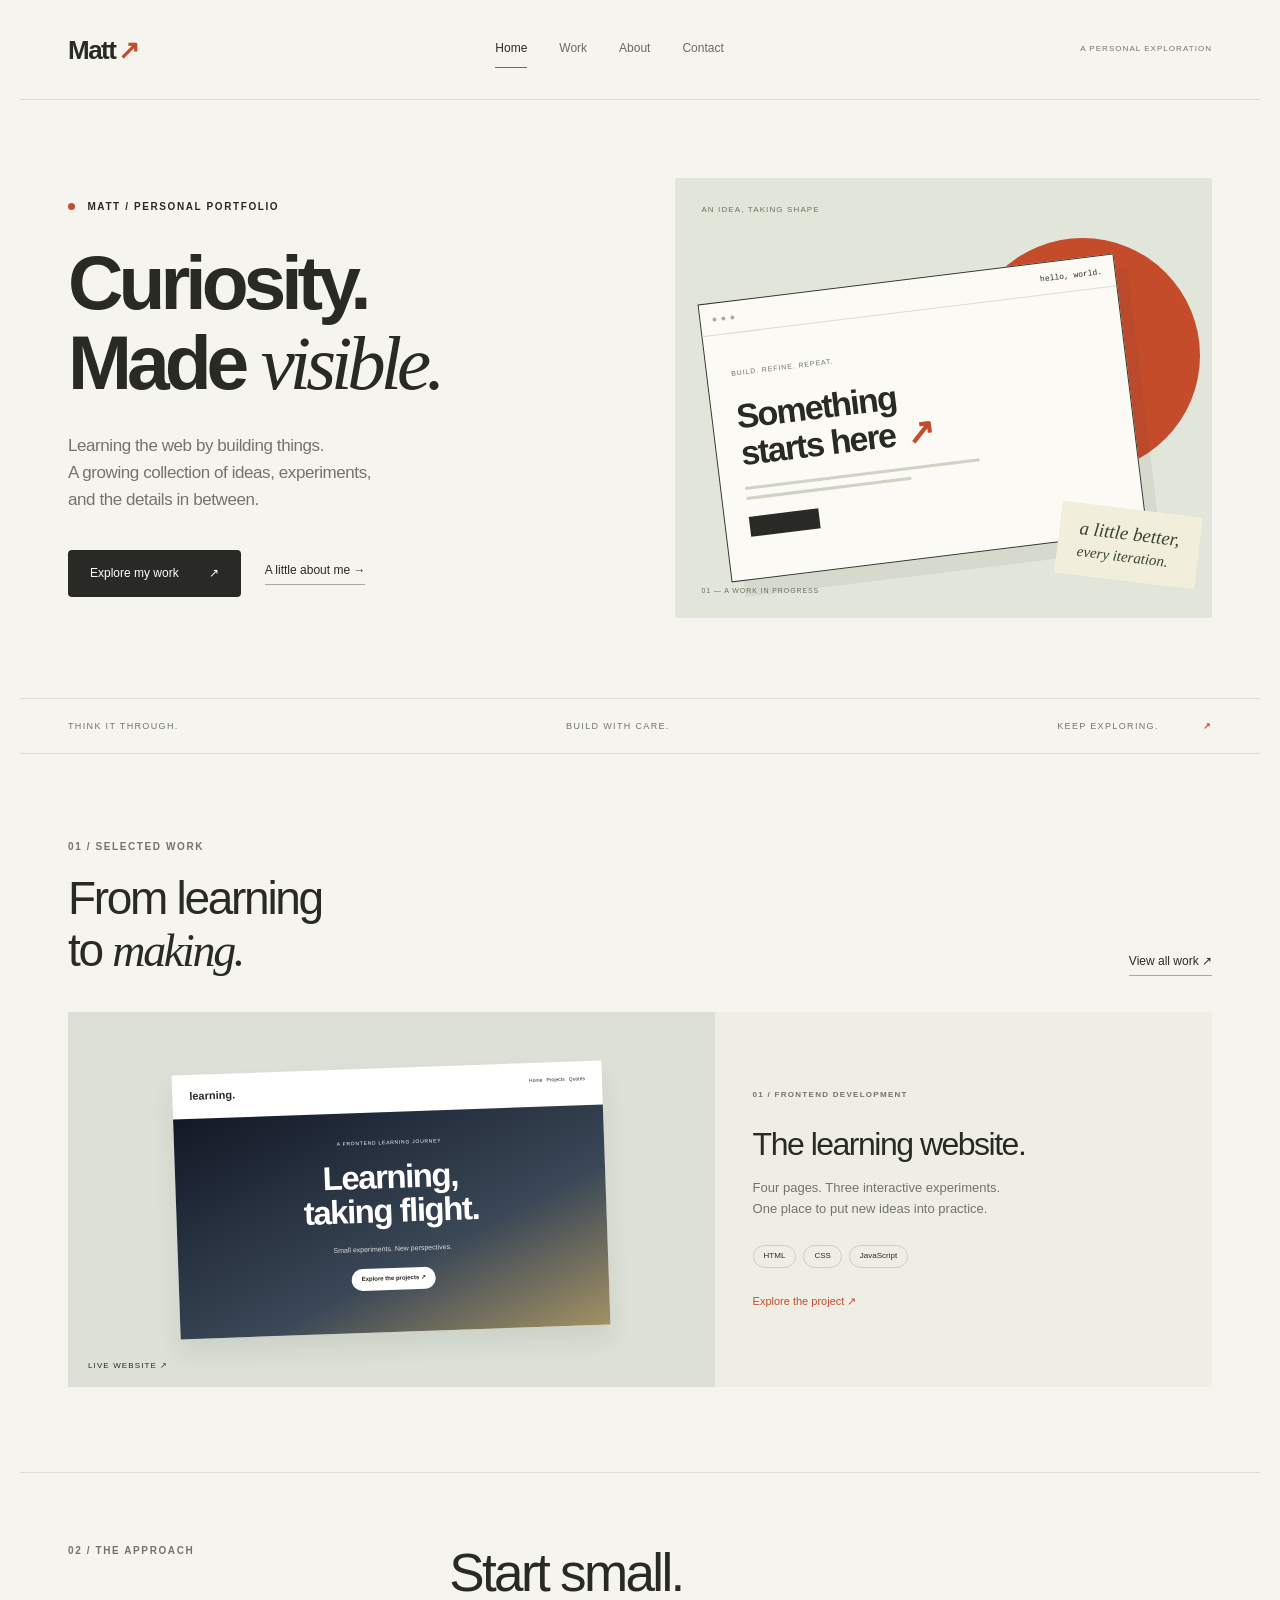
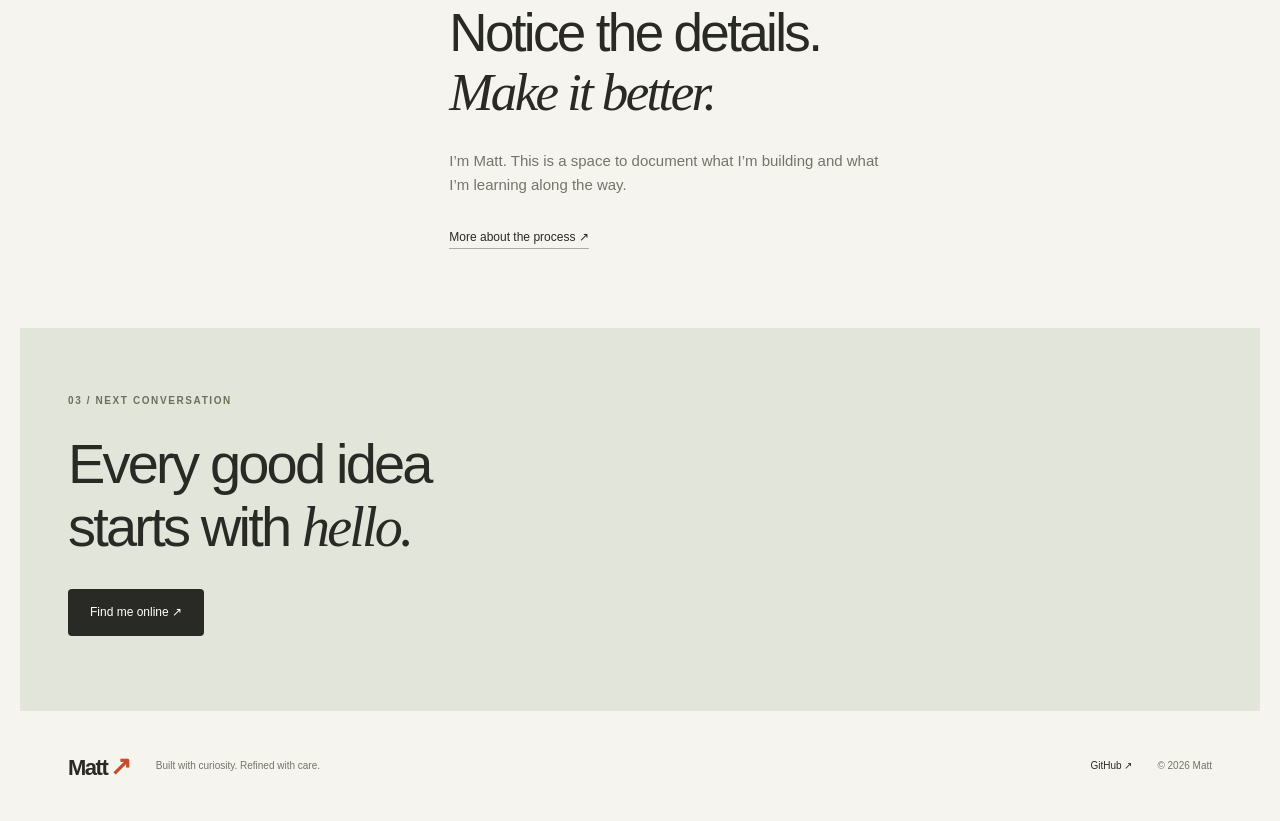
==== index.html @ 87868290 "Scaffold personal portfolio for review" ====
<!doctype html>
<html lang="en"><head><meta charset="utf-8"><meta name="viewport" content="width=device-width,initial-scale=1"><meta name="description" content="Matt's personal portfolio. A growing collection of frontend experiments and thoughtful digital work."><title>Home — Matt / Portfolio</title><link rel="icon" href="assets/favicon.svg" type="image/svg+xml"><link rel="stylesheet" href="css/style.css"><script src="js/site.js" defer></script></head><body><a class="skip" href="#main">Skip to content</a><header id="header"></header><main id="main">
<section class="hero wrap"><div class="hero-copy"><p class="eyebrow"><span class="dot"></span> MATT / PERSONAL PORTFOLIO</p><h1>Curiosity.<br>Made <span class="serif">visible.</span></h1><p class="lead">Learning the web by building things.<br>A growing collection of ideas, experiments,<br class="desktop"> and the details in between.</p><div class="hero-actions"><a class="button" href="work.html">Explore my work <span>↗</span></a><a class="quiet-link" href="about.html">A little about me →</a></div></div><div class="hero-art" aria-label="Illustration of an interface taking shape"><div class="art-label">AN IDEA, TAKING SHAPE</div><div class="orb"></div><div class="wireframe"><div class="mock-toolbar"><i></i><i></i><i></i><span>hello, world.</span></div><div class="mock-content"><span class="mock-kicker">BUILD. REFINE. REPEAT.</span><div class="mock-title">Something<br>starts here<span>↗</span></div><div class="mock-line"></div><div class="mock-line short"></div><div class="mock-button"></div></div></div><span class="art-coordinate">01 — A WORK IN PROGRESS</span><span class="floating-note">a little better,<br><em>every iteration.</em></span></div></section>
<div class="intro-strip wrap"><span>THINK IT THROUGH.</span><span>BUILD WITH CARE.</span><span>KEEP EXPLORING. <b>↗</b></span></div>
<section class="wrap selected"><div class="section-title"><div><p class="eyebrow">01 / SELECTED WORK</p><h2>From learning<br>to <span class="serif">making.</span></h2></div><a class="quiet-link" href="work.html">View all work ↗</a></div><a class="featured-project" href="project-learning.html"><div class="project-visual"><div class="mini-browser"><div class="mini-nav">learning. <span>Home &nbsp; Projects &nbsp; Quotes</span></div><div class="mini-hero"><small>A FRONTEND LEARNING JOURNEY</small><strong>Learning,<br>taking flight.</strong><span>Small experiments. New perspectives.</span><b>Explore the projects ↗</b></div></div><span class="visual-tag">LIVE WEBSITE ↗</span></div><div class="project-description"><span class="eyebrow">01 / FRONTEND DEVELOPMENT</span><h3>The learning website.</h3><p>Four pages. Three interactive experiments.<br>One place to put new ideas into practice.</p><div class="tags"><span>HTML</span><span>CSS</span><span>JavaScript</span></div><span class="project-arrow">Explore the project ↗</span></div></a></section>
<section class="wrap about-preview"><p class="eyebrow">02 / THE APPROACH</p><div><h2>Start small.<br>Notice the details.<br><span class="serif">Make it better.</span></h2><p>I’m Matt. This is a space to document what I’m building and what I’m learning along the way.</p><a class="quiet-link" href="about.html">More about the process ↗</a></div></section>
<section class="wrap contact-banner"><p class="eyebrow">03 / NEXT CONVERSATION</p><h2>Every good idea<br>starts with <span class="serif">hello.</span></h2><a class="button" href="contact.html">Find me online ↗</a></section>
</main><footer id="footer"></footer></body></html>
---- css/style.css ----
:root{--paper:#f6f4ee;--ink:#292a25;--muted:#73746a;--line:#ddded3;--accent:#c54c2b;--sage:#e2e6da}*{box-sizing:border-box;margin:0;padding:0}body{background:var(--paper);color:var(--ink);font-family:-apple-system,BlinkMacSystemFont,"Segoe UI",Arial,sans-serif;line-height:1.6;-webkit-font-smoothing:antialiased}a{color:inherit;text-decoration:none}button{font:inherit}a:focus-visible,button:focus-visible{outline:3px solid var(--accent);outline-offset:5px}a,button{-webkit-tap-highlight-color:transparent}.wrap{max-width:1240px;padding-left:48px;padding-right:48px;margin:auto}.serif{font-family:Georgia,"Times New Roman",serif;font-weight:400;font-style:italic}.eyebrow{font-size:10px;font-weight:600;letter-spacing:.16em;line-height:1.6}.dot{display:inline-block;width:7px;height:7px;border-radius:50%;background:var(--accent);margin-right:8px}.nav{min-height:100px;display:flex;align-items:center;justify-content:space-between;gap:30px;border-bottom:1px solid var(--line)}.logo{font-size:26px;letter-spacing:-1.5px;font-weight:700;line-height:1}.logo span{font-size:26px;color:var(--accent);margin-left:3px}.nav-links{display:flex;gap:32px}.nav-links a{font-size:12px;padding:8px 0;color:#696b60}.nav-links a[aria-current]{color:var(--ink);border-bottom:1px solid var(--accent)}.nav-note{font-size:8px;letter-spacing:.13em;color:var(--muted)}.hero{display:grid;grid-template-columns:1.05fr 1fr;gap:44px;padding-top:78px;padding-bottom:80px;align-items:center}.hero h1{font-size:clamp(60px,6vw,86px);letter-spacing:-.065em;line-height:1.04;font-weight:600;margin:28px 0}.hero h1 .serif{letter-spacing:-.065em}.lead{font-size:17px;color:var(--muted);letter-spacing:-.025em;max-width:600px}.hero-actions{display:flex;gap:24px;align-items:center;margin-top:36px;flex-wrap:wrap}.button{display:inline-flex;align-items:center;gap:30px;background:var(--ink);color:#fff;border-radius:4px;padding:14px 22px;font-size:12px;transition:background .2s,transform .2s}.button:hover{background:#494c3d;transform:translateY(-2px)}.quiet-link{font-size:12px;border-bottom:1px solid #a9ab9e;padding-bottom:4px}.quiet-link:hover{color:var(--accent);border-color:var(--accent)}.hero-art{position:relative;isolation:isolate;min-height:440px;background:var(--sage);border-radius:2px;overflow:hidden}.art-label{position:absolute;top:26px;left:26px;font-size:8px;letter-spacing:.14em;color:#6c7460}.orb{position:absolute;width:235px;height:235px;top:60px;right:12px;border-radius:50%;background:var(--accent)}.wireframe{position:absolute;left:38px;top:100px;width:78%;height:280px;transform:rotate(-7deg);background:#fbfaf5;border:1px solid #33382c;box-shadow:12px 16px 0 #2d332c12}.mock-toolbar{height:32px;border-bottom:1px solid #daddd0;display:flex;gap:5px;align-items:center;padding:0 12px}.mock-toolbar i{width:4px;height:4px;border-radius:50%;background:#aaa}.mock-toolbar span{font:8px monospace;margin-left:auto}.mock-content{padding:24px}.mock-kicker{font-size:7px;letter-spacing:.13em;color:#6d7464}.mock-title{font-size:34px;line-height:1.1;letter-spacing:-1.7px;margin:15px 0;font-weight:600}.mock-title span{color:var(--accent);margin-left:12px}.mock-line{height:3px;background:#cfd2c4;width:64%;margin-top:7px}.mock-line.short{width:45%}.mock-button{margin-top:17px;width:70px;height:20px;background:var(--ink)}.art-coordinate{position:absolute;bottom:22px;left:26px;font-size:7px;letter-spacing:.13em;color:#69705f}.floating-note{position:absolute;right:13px;bottom:37px;transform:rotate(7deg);font:italic 19px/1.15 Georgia,serif;color:#394331;background:#f1eedc;padding:14px 20px}.floating-note em{font-size:15px}.intro-strip{display:flex;justify-content:space-between;gap:20px;border-top:1px solid var(--line);border-bottom:1px solid var(--line);padding-top:20px;padding-bottom:20px;font-size:9px;letter-spacing:.15em;color:#727768}.intro-strip b{color:var(--accent);margin-left:40px}.selected{padding-top:85px;padding-bottom:85px}.section-title{display:flex;align-items:flex-end;justify-content:space-between;gap:24px;margin-bottom:36px}.section-title .eyebrow{margin-bottom:18px;color:var(--muted)}h2{font-size:46px;line-height:1.12;letter-spacing:-.05em;font-weight:500}.featured-project{display:grid;grid-template-columns:1.3fr 1fr;background:#eeeee5;min-height:375px}.project-visual{position:relative;background:#dce0d7;display:grid;place-items:center;padding:36px}.mini-browser{background:#fff;width:100%;max-width:430px;box-shadow:0 14px 24px #26301e15;transform:rotate(-2deg)}.mini-nav{font-size:11px;font-weight:700;padding:13px 17px;display:flex;justify-content:space-between}.mini-nav span{font-size:5px;font-weight:400}.mini-hero{background:linear-gradient(155deg,#121826,#3b4857 62%,#a39164);padding:26px 20px 42px;text-align:center;color:#fff;display:flex;flex-direction:column;align-items:center}.mini-hero small{font-size:5px;letter-spacing:.15em}.mini-hero strong{font-size:33px;line-height:1.05;letter-spacing:-1.5px;margin:14px 0}.mini-hero>span{font-size:7px;color:#ddd}.mini-hero b{font-size:6px;border-radius:20px;background:white;color:#222;padding:6px 10px;margin-top:14px}.visual-tag{position:absolute;bottom:15px;left:20px;font-size:8px;letter-spacing:.14em}.project-description{padding:45px 38px;display:flex;flex-direction:column;justify-content:center}.project-description>.eyebrow{font-size:8px;color:var(--muted)}h3{font-weight:500}.project-description h3{font-size:32px;line-height:1.1;letter-spacing:-1.5px;margin:25px 0 16px}.project-description p{font-size:13px;color:var(--muted)}.tags{display:flex;gap:7px;flex-wrap:wrap;margin:25px 0}.tags span{font-size:8px;border:1px solid #cdd0c3;border-radius:20px;padding:4px 10px}.project-arrow{font-size:11px;color:var(--accent)}.featured-project:hover .project-arrow{text-decoration:underline}.about-preview{display:grid;grid-template-columns:1fr 2fr;border-top:1px solid var(--line);padding-top:70px;padding-bottom:80px}.about-preview>.eyebrow{color:var(--muted)}.about-preview h2{font-size:53px}.about-preview p:not(.eyebrow){max-width:440px;font-size:15px;color:var(--muted);margin:26px 0}.contact-banner{padding-top:65px;padding-bottom:75px;background:var(--sage)}.contact-banner .eyebrow{color:#68725b}.contact-banner h2{margin:24px 0 30px;font-size:56px}.footer-inner{display:flex;gap:25px;align-items:center;min-height:110px;font-size:10px;color:var(--muted)}.footer-inner .logo{color:var(--ink);font-size:22px}.footer-inner p{margin-right:auto}.footer-inner>a:not(.logo){color:var(--ink)}.page-intro{padding-top:70px;padding-bottom:55px}.page-intro>.eyebrow{color:var(--muted);margin-bottom:25px}.page-intro h1{font-size:clamp(50px,6vw,78px);letter-spacing:-.06em;line-height:1.07;font-weight:500;margin-bottom:28px}.page-intro .button{margin-top:28px}.work-section{padding-bottom:60px}.filter-bar{display:flex;gap:10px;border-bottom:1px solid var(--line);padding-bottom:24px;margin-bottom:35px;flex-wrap:wrap}.filter-bar button{background:transparent;border:1px solid #d7dacd;font-size:11px;border-radius:30px;padding:10px 18px;cursor:pointer;color:#64695a}.filter-bar button[aria-pressed="true"]{background:var(--ink);border-color:var(--ink);color:#fff}.filter-bar span{font-size:8px;margin-left:12px}.work-grid{display:grid;grid-template-columns:1fr 1fr;gap:45px 25px}.work-card[hidden]{display:none}.work-cover{min-height:300px;display:flex;flex-direction:column;justify-content:space-between;padding:28px}.work-cover>.eyebrow{font-size:8px}.live-cover{background:#dce3dc;color:#344438}.live-cover strong{font-size:56px;letter-spacing:-3px;font-weight:600}.live-cover strong span{color:var(--accent)}.work-cover>span:last-child{font-size:8px;letter-spacing:.13em}.cover-cards{display:flex;gap:8px;margin:8px 0 24px}.cover-cards i{font-style:normal;display:grid;place-items:center;background:#344438;color:#e2e9db;width:46px;height:54px;border-radius:6px;font-size:22px}.planned-cover{background:#e8e2d7}.planned-cover strong{font-size:48px;line-height:1;letter-spacing:-2px;font-weight:500;margin:35px 0}.planned-cover em{font-family:Georgia,serif;font-weight:400}.colour-cover{background:#e4e4d9}.swatches{display:flex;gap:0;height:100px;margin:24px 0}.swatches i{width:25%;background:#5d6954}.swatches i:nth-child(2){background:#b5bea0}.swatches i:nth-child(3){background:#e4c8a8}.swatches i:nth-child(4){background:#c35e3e}.colour-cover strong{font-size:30px;font-weight:500;letter-spacing:-1px;margin-bottom:24px}.work-caption{display:flex;flex-wrap:wrap;justify-content:space-between;align-items:center;gap:12px;margin:20px 0 10px}.work-caption h2{font-size:22px;letter-spacing:-.035em}.work-caption span{font-size:8px;color:var(--muted);letter-spacing:.08em}.work-card>p{font-size:13px;color:var(--muted);max-width:450px}.closing{border-top:1px solid var(--line);padding-top:40px;padding-bottom:55px}.closing p{font-size:15px;color:var(--muted);max-width:650px;margin-bottom:15px}.about-layout{display:grid;grid-template-columns:1fr 1.25fr;gap:65px;padding-bottom:75px}.monogram{background:var(--sage);min-height:370px;display:flex;flex-direction:column;align-items:center;justify-content:center}.monogram>span{font:italic 160px/1 Georgia,serif;letter-spacing:-15px}.orange{color:var(--accent)}.monogram small{font-size:8px;letter-spacing:.14em;margin-top:35px;color:#69725d}.about-story .eyebrow{color:var(--muted);margin:4px 0 22px}.about-story h2{font-size:30px;margin-bottom:24px;line-height:1.2}.about-story>p:not(.eyebrow){font-size:14px;color:var(--muted);margin-bottom:18px}.about-story .quiet-link{display:inline-block;margin-top:10px}.skills-section{border-top:1px solid var(--line);padding-top:60px;padding-bottom:70px}.skills-grid{display:grid;grid-template-columns:repeat(3,1fr);gap:30px}.skills-grid article{border-top:1px solid var(--line);padding-top:20px}.skills-grid article>span{font-size:11px;color:var(--accent)}.skills-grid h3{font-size:22px;margin:18px 0 15px;letter-spacing:-.5px}.skills-grid p{font-size:13px;color:var(--muted);min-height:85px}.skills-grid small{font-size:9px;letter-spacing:.12em}.contact-options{display:grid;grid-template-columns:1fr 1fr;gap:25px;padding-bottom:30px}.contact-option{display:block;position:relative;background:var(--sage);padding:32px}.contact-option:nth-child(2){background:#eae4d8}.contact-option>.eyebrow{font-size:8px;color:var(--muted)}.contact-option strong{display:block;font-size:30px;letter-spacing:-1px;font-weight:500;margin:32px 25px 18px 0}.contact-option p{font-size:12px;color:var(--muted)}.contact-arrow{position:absolute;right:28px;top:80px;font-size:28px;color:var(--accent)}.contact-option:hover{outline:1px solid var(--accent);outline-offset:4px}.contact-note{display:flex;align-items:center;gap:8px;padding-top:25px;padding-bottom:80px}.contact-note p{font-size:11px;color:var(--muted)}.contact-note .dot{flex-shrink:0}.back-link{display:inline-block;margin-bottom:35px}.case-summary{display:grid;grid-template-columns:repeat(3,1fr);gap:20px;padding-bottom:40px}.case-summary .eyebrow{color:var(--muted);font-size:8px}.case-summary p{font-size:13px;margin-top:8px}.case-image{padding-top:30px;padding-bottom:55px}.case-image img{display:block;max-width:100%;width:100%;height:auto;border:1px solid var(--line)}.case-body{display:grid;grid-template-columns:1fr 1.5fr;gap:50px;padding-bottom:75px}.case-body .eyebrow{color:var(--muted);margin-bottom:20px}.case-body h2{font-size:36px}.case-body p,.case-body li{font-size:14px;color:var(--muted)}.case-body ul{padding-left:18px}.case-body h3{font-size:20px;margin:25px 0 15px}.case-body .quiet-link{display:inline-block;margin-top:25px}.skip{position:fixed;top:-100px;left:15px;padding:10px;background:#fff;z-index:20}.skip:focus{top:12px}.sr-only{position:absolute;width:1px;height:1px;overflow:hidden;clip-path:inset(50%)}
@media(min-width:1500px){.hero{padding-top:90px;padding-bottom:90px}.hero-art{min-height:470px}}
@media(max-width:900px){.wrap{padding-left:30px;padding-right:30px}.nav-note{display:none}.hero{gap:28px}.hero h1{font-size:63px}.hero-art{min-height:390px}.wireframe{left:22px;width:83%;top:82px;height:265px}.orb{width:190px;height:190px;top:45px}.mock-content{padding:20px}.mock-title{font-size:29px}.floating-note{font-size:16px;bottom:25px;right:10px}.art-coordinate{display:none}.hero-actions{gap:18px}.project-description{padding:30px}.project-description h3{font-size:27px}.about-layout{gap:35px}.footer-inner{flex-wrap:wrap;padding-top:28px;padding-bottom:28px}}
@media(max-width:650px){.wrap{padding-left:22px;padding-right:22px}.nav{min-height:78px;gap:20px}.logo{font-size:24px}.nav-links{gap:19px}.nav-links a{font-size:11px}.hero{grid-template-columns:1fr;padding-top:48px;padding-bottom:42px;gap:45px}.hero h1{font-size:65px}.lead{font-size:16px}.hero-art{min-height:385px}.wireframe{top:83px;left:30px;width:78%;height:265px}.orb{width:200px;height:200px;right:16px;top:48px}.mock-title{font-size:34px}.floating-note{right:15px;bottom:25px;font-size:18px}.intro-strip{font-size:7px;gap:10px;letter-spacing:.08em}.intro-strip b{margin-left:4px}.selected{padding-top:55px;padding-bottom:55px}.section-title{align-items:flex-start}.section-title>.quiet-link{margin-top:7px;font-size:10px}h2{font-size:36px}.featured-project{grid-template-columns:1fr}.project-visual{padding:38px 24px 45px;min-height:330px}.project-description{padding:30px 25px}.project-description h3{font-size:30px}.project-description>.eyebrow{font-size:8px}.about-preview{grid-template-columns:1fr;gap:28px;padding-top:45px;padding-bottom:55px}.about-preview h2{font-size:43px}.contact-banner{padding-top:45px;padding-bottom:50px}.contact-banner h2{font-size:43px}.footer-inner{gap:18px}.footer-inner p{width:calc(100% - 85px);margin-right:0;font-size:9px}.footer-inner>span{margin-left:auto}.page-intro{padding-top:48px;padding-bottom:40px}.page-intro h1{font-size:54px}.work-grid{grid-template-columns:1fr;gap:38px}.work-cover{min-height:300px}.work-section{padding-bottom:45px}.about-layout{grid-template-columns:1fr;gap:35px;padding-bottom:45px}.monogram{min-height:320px}.skills-grid{grid-template-columns:1fr;gap:28px}.skills-grid p{min-height:0;margin-bottom:20px}.skills-section{padding-top:45px;padding-bottom:45px}.skills-section h2{font-size:34px}.contact-options{grid-template-columns:1fr;gap:16px}.contact-option{padding:28px}.contact-option strong{font-size:28px}.contact-note{padding-bottom:55px}.case-summary{grid-template-columns:1fr;gap:20px}.case-image{padding-top:0;padding-bottom:35px}.case-body{grid-template-columns:1fr;gap:30px}.desktop{display:none}}
@media(prefers-reduced-motion:reduce){*,*::before,*::after{transition:none!important;scroll-behavior:auto!important}}
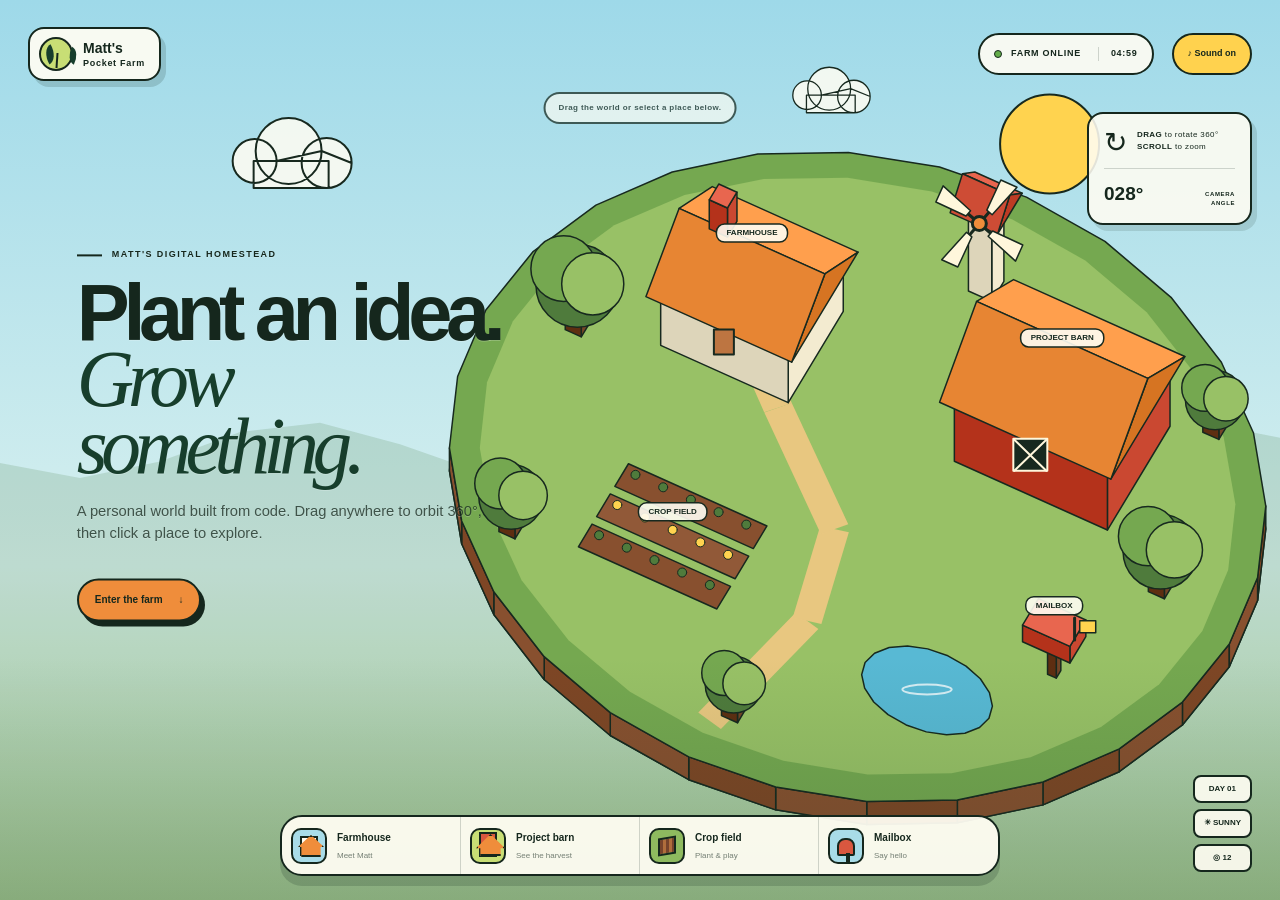
==== commit 8779fd79: "Rebuild personal site as interactive 3D pocket farm" ====
--- a/index.html
+++ b/index.html
@@ -1,8 +1,118 @@
 <!doctype html>
-<html lang="en"><head><meta charset="utf-8"><meta name="viewport" content="width=device-width,initial-scale=1"><meta name="description" content="Matt's personal portfolio. A growing collection of frontend experiments and thoughtful digital work."><title>Home — Matt / Portfolio</title><link rel="icon" href="assets/favicon.svg" type="image/svg+xml"><link rel="stylesheet" href="css/style.css"><script src="js/site.js" defer></script></head><body><a class="skip" href="#main">Skip to content</a><header id="header"></header><main id="main">
-<section class="hero wrap"><div class="hero-copy"><p class="eyebrow"><span class="dot"></span> MATT / PERSONAL PORTFOLIO</p><h1>Curiosity.<br>Made <span class="serif">visible.</span></h1><p class="lead">Learning the web by building things.<br>A growing collection of ideas, experiments,<br class="desktop"> and the details in between.</p><div class="hero-actions"><a class="button" href="work.html">Explore my work <span>↗</span></a><a class="quiet-link" href="about.html">A little about me →</a></div></div><div class="hero-art" aria-label="Illustration of an interface taking shape"><div class="art-label">AN IDEA, TAKING SHAPE</div><div class="orb"></div><div class="wireframe"><div class="mock-toolbar"><i></i><i></i><i></i><span>hello, world.</span></div><div class="mock-content"><span class="mock-kicker">BUILD. REFINE. REPEAT.</span><div class="mock-title">Something<br>starts here<span>↗</span></div><div class="mock-line"></div><div class="mock-line short"></div><div class="mock-button"></div></div></div><span class="art-coordinate">01 — A WORK IN PROGRESS</span><span class="floating-note">a little better,<br><em>every iteration.</em></span></div></section>
-<div class="intro-strip wrap"><span>THINK IT THROUGH.</span><span>BUILD WITH CARE.</span><span>KEEP EXPLORING. <b>↗</b></span></div>
-<section class="wrap selected"><div class="section-title"><div><p class="eyebrow">01 / SELECTED WORK</p><h2>From learning<br>to <span class="serif">making.</span></h2></div><a class="quiet-link" href="work.html">View all work ↗</a></div><a class="featured-project" href="project-learning.html"><div class="project-visual"><div class="mini-browser"><div class="mini-nav">learning. <span>Home &nbsp; Projects &nbsp; Quotes</span></div><div class="mini-hero"><small>A FRONTEND LEARNING JOURNEY</small><strong>Learning,<br>taking flight.</strong><span>Small experiments. New perspectives.</span><b>Explore the projects ↗</b></div></div><span class="visual-tag">LIVE WEBSITE ↗</span></div><div class="project-description"><span class="eyebrow">01 / FRONTEND DEVELOPMENT</span><h3>The learning website.</h3><p>Four pages. Three interactive experiments.<br>One place to put new ideas into practice.</p><div class="tags"><span>HTML</span><span>CSS</span><span>JavaScript</span></div><span class="project-arrow">Explore the project ↗</span></div></a></section>
-<section class="wrap about-preview"><p class="eyebrow">02 / THE APPROACH</p><div><h2>Start small.<br>Notice the details.<br><span class="serif">Make it better.</span></h2><p>I’m Matt. This is a space to document what I’m building and what I’m learning along the way.</p><a class="quiet-link" href="about.html">More about the process ↗</a></div></section>
-<section class="wrap contact-banner"><p class="eyebrow">03 / NEXT CONVERSATION</p><h2>Every good idea<br>starts with <span class="serif">hello.</span></h2><a class="button" href="contact.html">Find me online ↗</a></section>
-</main><footer id="footer"></footer></body></html>+<html lang="en">
+<head>
+  <meta charset="utf-8">
+  <meta name="viewport" content="width=device-width,initial-scale=1">
+  <meta name="description" content="Matt's Pocket Farm is an interactive 360-degree personal website where ideas grow into playful web projects.">
+  <title>Matt's Pocket Farm — Interactive 360° World</title>
+  <link rel="icon" href="favicon-32.png" sizes="32x32" type="image/png">
+  <link rel="apple-touch-icon" href="apple-touch-icon.png">
+  <link rel="stylesheet" href="css/style.css">
+  <meta property="og:title" content="Matt's Pocket Farm">
+  <meta property="og:description" content="Drag to explore a tiny 3D world. Click the farmhouse, barn, field and mailbox.">
+  <meta property="og:type" content="website">
+  <meta property="og:url" content="https://matt-061224.github.io/my-portfolio/">
+  <meta property="og:image" content="https://matt-061224.github.io/my-portfolio/submission/cover.jpg">
+  <meta name="twitter:card" content="summary_large_image">
+  <script src="js/farm-scene.js" defer></script>
+  <script src="js/world.js" defer></script>
+</head>
+<body class="farm-world-page">
+  <a class="skip-link" href="#world-dock">Skip to farm places</a>
+  <main class="world" id="main">
+    <canvas id="farm-canvas" width="1600" height="1000" aria-label="A rotatable 3D farm. Drag to look around and click buildings to interact."></canvas>
+
+    <header class="world-header">
+      <a class="world-brand" href="index.html" aria-label="Matt's Pocket Farm home">
+        <span class="brand-mark" aria-hidden="true"><i></i></span>
+        <span><b>Matt's</b><small>Pocket Farm</small></span>
+      </a>
+      <div class="world-status"><i></i><span>FARM ONLINE</span><b id="world-time">08:24</b></div>
+      <button class="sound-toggle" id="sound-toggle" type="button" aria-pressed="true"><span>♪</span> Sound on</button>
+    </header>
+
+    <section class="world-intro" aria-labelledby="world-title">
+      <p class="kicker"><span></span> MATT'S DIGITAL HOMESTEAD</p>
+      <h1 id="world-title">Plant an idea.<br><em>Grow something.</em></h1>
+      <p>A personal world built from code. Drag anywhere to orbit 360°, then click a place to explore.</p>
+      <button class="world-start" id="world-start" type="button">Enter the farm <span>↓</span></button>
+    </section>
+
+    <aside class="camera-help" aria-label="Camera controls">
+      <span class="orbit-icon" aria-hidden="true">↻</span>
+      <p><b>DRAG</b> to rotate 360°<br><b>SCROLL</b> to zoom</p>
+      <div class="angle-readout"><span id="angle-value">000°</span><small>CAMERA ANGLE</small></div>
+    </aside>
+
+    <div class="hover-label" id="scene-hint" aria-live="polite">Drag the world or select a place below.</div>
+
+    <nav class="world-dock" id="world-dock" aria-label="Explore farm places">
+      <button type="button" data-place="house"><span class="dock-icon house-icon" aria-hidden="true"></span><b>Farmhouse</b><small>Meet Matt</small></button>
+      <button type="button" data-place="barn"><span class="dock-icon barn-icon" aria-hidden="true"></span><b>Project barn</b><small>See the harvest</small></button>
+      <button type="button" data-place="field"><span class="dock-icon field-icon" aria-hidden="true"></span><b>Crop field</b><small>Plant & play</small></button>
+      <button type="button" data-place="mailbox"><span class="dock-icon mail-icon" aria-hidden="true"></span><b>Mailbox</b><small>Say hello</small></button>
+    </nav>
+
+    <div class="world-resource"><span>DAY <b id="world-day">01</b></span><span>☀ SUNNY</span><span>◎ <b id="world-coins">12</b></span></div>
+
+    <section class="place-panel" id="place-panel" aria-live="polite" aria-hidden="true">
+      <button class="panel-close" id="panel-close" type="button" aria-label="Close panel">×</button>
+      <div id="panel-content"></div>
+    </section>
+
+    <div class="world-toast" id="world-toast" role="status" aria-live="polite"></div>
+  </main>
+
+  <template id="house-panel">
+    <article class="panel-article panel-house">
+      <p class="panel-kicker">01 / THE FARMHOUSE</p>
+      <h2>The person<br>behind the pixels.</h2>
+      <p>I'm Matt, a frontend learner who enjoys turning small ideas into interactive places. I built this farm with semantic HTML, responsive CSS, JavaScript and a code-drawn 3D world.</p>
+      <blockquote>“Start small, notice the details, and keep growing.”</blockquote>
+      <div class="skill-row"><span>HTML</span><span>CSS</span><span>JavaScript</span><span>Canvas</span></div>
+      <a class="panel-link" href="about.html">Open the full farmer's journal ↗</a>
+    </article>
+  </template>
+
+  <template id="barn-panel">
+    <article class="panel-article panel-barn">
+      <p class="panel-kicker">02 / THE PROJECT BARN</p>
+      <h2>Fresh from<br>the harvest.</h2>
+      <div class="panel-projects">
+        <a href="project-learning.html"><span>LIVE WEBSITE</span><b>Learning, taking flight.</b><small>HTML · CSS · JavaScript</small><i>↗</i></a>
+        <button type="button" data-open-field><span>INTERACTIVE</span><b>The Pocket Farm</b><small>State · Storage · Feedback</small><i>→</i></button>
+        <a href="https://github.com/Matt-061224" target="_blank" rel="noopener noreferrer"><span>SOURCE CODE</span><b>More in the code shed</b><small>GitHub · Commit history</small><i>↗</i></a>
+      </div>
+      <a class="panel-link" href="work.html">Open the complete project barn ↗</a>
+    </article>
+  </template>
+
+  <template id="field-panel">
+    <article class="panel-article panel-field">
+      <p class="panel-kicker">03 / THE CROP FIELD</p>
+      <h2>Plant. Water.<br>Harvest.</h2>
+      <p class="field-instruction" id="field-instruction">Choose a seed, then plant an empty plot.</p>
+      <div class="world-seeds" role="group" aria-label="Choose a crop">
+        <button type="button" data-world-seed="carrot" aria-pressed="true">🥕 <span>Carrot · 2</span></button>
+        <button type="button" data-world-seed="berry" aria-pressed="false">🍓 <span>Berry · 3</span></button>
+        <button type="button" data-world-seed="sunflower" aria-pressed="false">🌻 <span>Sunflower · 4</span></button>
+      </div>
+      <div class="world-plots" id="world-plots" aria-label="Four interactive crop plots"></div>
+      <a class="panel-link" href="lab.html">Open the full six-plot farm game ↗</a>
+    </article>
+  </template>
+
+  <template id="mailbox-panel">
+    <article class="panel-article panel-mail">
+      <p class="panel-kicker">04 / THE MAILBOX</p>
+      <h2>Send a note<br>over the fence.</h2>
+      <p>Thanks for walking through my farm. You can inspect the code or visit the learning website that started this journey.</p>
+      <div class="mail-links">
+        <a href="https://github.com/Matt-061224" target="_blank" rel="noopener noreferrer"><span>GitHub</span><b>Visit the code shed ↗</b></a>
+        <a href="https://matt-061224.github.io/my-site/" target="_blank" rel="noopener noreferrer"><span>Learning site</span><b>See my first harvest ↗</b></a>
+      </div>
+      <a class="panel-link" href="contact.html">Open the farm mailbox ↗</a>
+    </article>
+  </template>
+</body>
+</html>
--- a/css/style.css
+++ b/css/style.css
@@ -1,6 +1,401 @@
-
-:root{--paper:#f6f4ee;--ink:#292a25;--muted:#73746a;--line:#ddded3;--accent:#c54c2b;--sage:#e2e6da}*{box-sizing:border-box;margin:0;padding:0}body{background:var(--paper);color:var(--ink);font-family:-apple-system,BlinkMacSystemFont,"Segoe UI",Arial,sans-serif;line-height:1.6;-webkit-font-smoothing:antialiased}a{color:inherit;text-decoration:none}button{font:inherit}a:focus-visible,button:focus-visible{outline:3px solid var(--accent);outline-offset:5px}a,button{-webkit-tap-highlight-color:transparent}.wrap{max-width:1240px;padding-left:48px;padding-right:48px;margin:auto}.serif{font-family:Georgia,"Times New Roman",serif;font-weight:400;font-style:italic}.eyebrow{font-size:10px;font-weight:600;letter-spacing:.16em;line-height:1.6}.dot{display:inline-block;width:7px;height:7px;border-radius:50%;background:var(--accent);margin-right:8px}.nav{min-height:100px;display:flex;align-items:center;justify-content:space-between;gap:30px;border-bottom:1px solid var(--line)}.logo{font-size:26px;letter-spacing:-1.5px;font-weight:700;line-height:1}.logo span{font-size:26px;color:var(--accent);margin-left:3px}.nav-links{display:flex;gap:32px}.nav-links a{font-size:12px;padding:8px 0;color:#696b60}.nav-links a[aria-current]{color:var(--ink);border-bottom:1px solid var(--accent)}.nav-note{font-size:8px;letter-spacing:.13em;color:var(--muted)}.hero{display:grid;grid-template-columns:1.05fr 1fr;gap:44px;padding-top:78px;padding-bottom:80px;align-items:center}.hero h1{font-size:clamp(60px,6vw,86px);letter-spacing:-.065em;line-height:1.04;font-weight:600;margin:28px 0}.hero h1 .serif{letter-spacing:-.065em}.lead{font-size:17px;color:var(--muted);letter-spacing:-.025em;max-width:600px}.hero-actions{display:flex;gap:24px;align-items:center;margin-top:36px;flex-wrap:wrap}.button{display:inline-flex;align-items:center;gap:30px;background:var(--ink);color:#fff;border-radius:4px;padding:14px 22px;font-size:12px;transition:background .2s,transform .2s}.button:hover{background:#494c3d;transform:translateY(-2px)}.quiet-link{font-size:12px;border-bottom:1px solid #a9ab9e;padding-bottom:4px}.quiet-link:hover{color:var(--accent);border-color:var(--accent)}.hero-art{position:relative;isolation:isolate;min-height:440px;background:var(--sage);border-radius:2px;overflow:hidden}.art-label{position:absolute;top:26px;left:26px;font-size:8px;letter-spacing:.14em;color:#6c7460}.orb{position:absolute;width:235px;height:235px;top:60px;right:12px;border-radius:50%;background:var(--accent)}.wireframe{position:absolute;left:38px;top:100px;width:78%;height:280px;transform:rotate(-7deg);background:#fbfaf5;border:1px solid #33382c;box-shadow:12px 16px 0 #2d332c12}.mock-toolbar{height:32px;border-bottom:1px solid #daddd0;display:flex;gap:5px;align-items:center;padding:0 12px}.mock-toolbar i{width:4px;height:4px;border-radius:50%;background:#aaa}.mock-toolbar span{font:8px monospace;margin-left:auto}.mock-content{padding:24px}.mock-kicker{font-size:7px;letter-spacing:.13em;color:#6d7464}.mock-title{font-size:34px;line-height:1.1;letter-spacing:-1.7px;margin:15px 0;font-weight:600}.mock-title span{color:var(--accent);margin-left:12px}.mock-line{height:3px;background:#cfd2c4;width:64%;margin-top:7px}.mock-line.short{width:45%}.mock-button{margin-top:17px;width:70px;height:20px;background:var(--ink)}.art-coordinate{position:absolute;bottom:22px;left:26px;font-size:7px;letter-spacing:.13em;color:#69705f}.floating-note{position:absolute;right:13px;bottom:37px;transform:rotate(7deg);font:italic 19px/1.15 Georgia,serif;color:#394331;background:#f1eedc;padding:14px 20px}.floating-note em{font-size:15px}.intro-strip{display:flex;justify-content:space-between;gap:20px;border-top:1px solid var(--line);border-bottom:1px solid var(--line);padding-top:20px;padding-bottom:20px;font-size:9px;letter-spacing:.15em;color:#727768}.intro-strip b{color:var(--accent);margin-left:40px}.selected{padding-top:85px;padding-bottom:85px}.section-title{display:flex;align-items:flex-end;justify-content:space-between;gap:24px;margin-bottom:36px}.section-title .eyebrow{margin-bottom:18px;color:var(--muted)}h2{font-size:46px;line-height:1.12;letter-spacing:-.05em;font-weight:500}.featured-project{display:grid;grid-template-columns:1.3fr 1fr;background:#eeeee5;min-height:375px}.project-visual{position:relative;background:#dce0d7;display:grid;place-items:center;padding:36px}.mini-browser{background:#fff;width:100%;max-width:430px;box-shadow:0 14px 24px #26301e15;transform:rotate(-2deg)}.mini-nav{font-size:11px;font-weight:700;padding:13px 17px;display:flex;justify-content:space-between}.mini-nav span{font-size:5px;font-weight:400}.mini-hero{background:linear-gradient(155deg,#121826,#3b4857 62%,#a39164);padding:26px 20px 42px;text-align:center;color:#fff;display:flex;flex-direction:column;align-items:center}.mini-hero small{font-size:5px;letter-spacing:.15em}.mini-hero strong{font-size:33px;line-height:1.05;letter-spacing:-1.5px;margin:14px 0}.mini-hero>span{font-size:7px;color:#ddd}.mini-hero b{font-size:6px;border-radius:20px;background:white;color:#222;padding:6px 10px;margin-top:14px}.visual-tag{position:absolute;bottom:15px;left:20px;font-size:8px;letter-spacing:.14em}.project-description{padding:45px 38px;display:flex;flex-direction:column;justify-content:center}.project-description>.eyebrow{font-size:8px;color:var(--muted)}h3{font-weight:500}.project-description h3{font-size:32px;line-height:1.1;letter-spacing:-1.5px;margin:25px 0 16px}.project-description p{font-size:13px;color:var(--muted)}.tags{display:flex;gap:7px;flex-wrap:wrap;margin:25px 0}.tags span{font-size:8px;border:1px solid #cdd0c3;border-radius:20px;padding:4px 10px}.project-arrow{font-size:11px;color:var(--accent)}.featured-project:hover .project-arrow{text-decoration:underline}.about-preview{display:grid;grid-template-columns:1fr 2fr;border-top:1px solid var(--line);padding-top:70px;padding-bottom:80px}.about-preview>.eyebrow{color:var(--muted)}.about-preview h2{font-size:53px}.about-preview p:not(.eyebrow){max-width:440px;font-size:15px;color:var(--muted);margin:26px 0}.contact-banner{padding-top:65px;padding-bottom:75px;background:var(--sage)}.contact-banner .eyebrow{color:#68725b}.contact-banner h2{margin:24px 0 30px;font-size:56px}.footer-inner{display:flex;gap:25px;align-items:center;min-height:110px;font-size:10px;color:var(--muted)}.footer-inner .logo{color:var(--ink);font-size:22px}.footer-inner p{margin-right:auto}.footer-inner>a:not(.logo){color:var(--ink)}.page-intro{padding-top:70px;padding-bottom:55px}.page-intro>.eyebrow{color:var(--muted);margin-bottom:25px}.page-intro h1{font-size:clamp(50px,6vw,78px);letter-spacing:-.06em;line-height:1.07;font-weight:500;margin-bottom:28px}.page-intro .button{margin-top:28px}.work-section{padding-bottom:60px}.filter-bar{display:flex;gap:10px;border-bottom:1px solid var(--line);padding-bottom:24px;margin-bottom:35px;flex-wrap:wrap}.filter-bar button{background:transparent;border:1px solid #d7dacd;font-size:11px;border-radius:30px;padding:10px 18px;cursor:pointer;color:#64695a}.filter-bar button[aria-pressed="true"]{background:var(--ink);border-color:var(--ink);color:#fff}.filter-bar span{font-size:8px;margin-left:12px}.work-grid{display:grid;grid-template-columns:1fr 1fr;gap:45px 25px}.work-card[hidden]{display:none}.work-cover{min-height:300px;display:flex;flex-direction:column;justify-content:space-between;padding:28px}.work-cover>.eyebrow{font-size:8px}.live-cover{background:#dce3dc;color:#344438}.live-cover strong{font-size:56px;letter-spacing:-3px;font-weight:600}.live-cover strong span{color:var(--accent)}.work-cover>span:last-child{font-size:8px;letter-spacing:.13em}.cover-cards{display:flex;gap:8px;margin:8px 0 24px}.cover-cards i{font-style:normal;display:grid;place-items:center;background:#344438;color:#e2e9db;width:46px;height:54px;border-radius:6px;font-size:22px}.planned-cover{background:#e8e2d7}.planned-cover strong{font-size:48px;line-height:1;letter-spacing:-2px;font-weight:500;margin:35px 0}.planned-cover em{font-family:Georgia,serif;font-weight:400}.colour-cover{background:#e4e4d9}.swatches{display:flex;gap:0;height:100px;margin:24px 0}.swatches i{width:25%;background:#5d6954}.swatches i:nth-child(2){background:#b5bea0}.swatches i:nth-child(3){background:#e4c8a8}.swatches i:nth-child(4){background:#c35e3e}.colour-cover strong{font-size:30px;font-weight:500;letter-spacing:-1px;margin-bottom:24px}.work-caption{display:flex;flex-wrap:wrap;justify-content:space-between;align-items:center;gap:12px;margin:20px 0 10px}.work-caption h2{font-size:22px;letter-spacing:-.035em}.work-caption span{font-size:8px;color:var(--muted);letter-spacing:.08em}.work-card>p{font-size:13px;color:var(--muted);max-width:450px}.closing{border-top:1px solid var(--line);padding-top:40px;padding-bottom:55px}.closing p{font-size:15px;color:var(--muted);max-width:650px;margin-bottom:15px}.about-layout{display:grid;grid-template-columns:1fr 1.25fr;gap:65px;padding-bottom:75px}.monogram{background:var(--sage);min-height:370px;display:flex;flex-direction:column;align-items:center;justify-content:center}.monogram>span{font:italic 160px/1 Georgia,serif;letter-spacing:-15px}.orange{color:var(--accent)}.monogram small{font-size:8px;letter-spacing:.14em;margin-top:35px;color:#69725d}.about-story .eyebrow{color:var(--muted);margin:4px 0 22px}.about-story h2{font-size:30px;margin-bottom:24px;line-height:1.2}.about-story>p:not(.eyebrow){font-size:14px;color:var(--muted);margin-bottom:18px}.about-story .quiet-link{display:inline-block;margin-top:10px}.skills-section{border-top:1px solid var(--line);padding-top:60px;padding-bottom:70px}.skills-grid{display:grid;grid-template-columns:repeat(3,1fr);gap:30px}.skills-grid article{border-top:1px solid var(--line);padding-top:20px}.skills-grid article>span{font-size:11px;color:var(--accent)}.skills-grid h3{font-size:22px;margin:18px 0 15px;letter-spacing:-.5px}.skills-grid p{font-size:13px;color:var(--muted);min-height:85px}.skills-grid small{font-size:9px;letter-spacing:.12em}.contact-options{display:grid;grid-template-columns:1fr 1fr;gap:25px;padding-bottom:30px}.contact-option{display:block;position:relative;background:var(--sage);padding:32px}.contact-option:nth-child(2){background:#eae4d8}.contact-option>.eyebrow{font-size:8px;color:var(--muted)}.contact-option strong{display:block;font-size:30px;letter-spacing:-1px;font-weight:500;margin:32px 25px 18px 0}.contact-option p{font-size:12px;color:var(--muted)}.contact-arrow{position:absolute;right:28px;top:80px;font-size:28px;color:var(--accent)}.contact-option:hover{outline:1px solid var(--accent);outline-offset:4px}.contact-note{display:flex;align-items:center;gap:8px;padding-top:25px;padding-bottom:80px}.contact-note p{font-size:11px;color:var(--muted)}.contact-note .dot{flex-shrink:0}.back-link{display:inline-block;margin-bottom:35px}.case-summary{display:grid;grid-template-columns:repeat(3,1fr);gap:20px;padding-bottom:40px}.case-summary .eyebrow{color:var(--muted);font-size:8px}.case-summary p{font-size:13px;margin-top:8px}.case-image{padding-top:30px;padding-bottom:55px}.case-image img{display:block;max-width:100%;width:100%;height:auto;border:1px solid var(--line)}.case-body{display:grid;grid-template-columns:1fr 1.5fr;gap:50px;padding-bottom:75px}.case-body .eyebrow{color:var(--muted);margin-bottom:20px}.case-body h2{font-size:36px}.case-body p,.case-body li{font-size:14px;color:var(--muted)}.case-body ul{padding-left:18px}.case-body h3{font-size:20px;margin:25px 0 15px}.case-body .quiet-link{display:inline-block;margin-top:25px}.skip{position:fixed;top:-100px;left:15px;padding:10px;background:#fff;z-index:20}.skip:focus{top:12px}.sr-only{position:absolute;width:1px;height:1px;overflow:hidden;clip-path:inset(50%)}
-@media(min-width:1500px){.hero{padding-top:90px;padding-bottom:90px}.hero-art{min-height:470px}}
-@media(max-width:900px){.wrap{padding-left:30px;padding-right:30px}.nav-note{display:none}.hero{gap:28px}.hero h1{font-size:63px}.hero-art{min-height:390px}.wireframe{left:22px;width:83%;top:82px;height:265px}.orb{width:190px;height:190px;top:45px}.mock-content{padding:20px}.mock-title{font-size:29px}.floating-note{font-size:16px;bottom:25px;right:10px}.art-coordinate{display:none}.hero-actions{gap:18px}.project-description{padding:30px}.project-description h3{font-size:27px}.about-layout{gap:35px}.footer-inner{flex-wrap:wrap;padding-top:28px;padding-bottom:28px}}
-@media(max-width:650px){.wrap{padding-left:22px;padding-right:22px}.nav{min-height:78px;gap:20px}.logo{font-size:24px}.nav-links{gap:19px}.nav-links a{font-size:11px}.hero{grid-template-columns:1fr;padding-top:48px;padding-bottom:42px;gap:45px}.hero h1{font-size:65px}.lead{font-size:16px}.hero-art{min-height:385px}.wireframe{top:83px;left:30px;width:78%;height:265px}.orb{width:200px;height:200px;right:16px;top:48px}.mock-title{font-size:34px}.floating-note{right:15px;bottom:25px;font-size:18px}.intro-strip{font-size:7px;gap:10px;letter-spacing:.08em}.intro-strip b{margin-left:4px}.selected{padding-top:55px;padding-bottom:55px}.section-title{align-items:flex-start}.section-title>.quiet-link{margin-top:7px;font-size:10px}h2{font-size:36px}.featured-project{grid-template-columns:1fr}.project-visual{padding:38px 24px 45px;min-height:330px}.project-description{padding:30px 25px}.project-description h3{font-size:30px}.project-description>.eyebrow{font-size:8px}.about-preview{grid-template-columns:1fr;gap:28px;padding-top:45px;padding-bottom:55px}.about-preview h2{font-size:43px}.contact-banner{padding-top:45px;padding-bottom:50px}.contact-banner h2{font-size:43px}.footer-inner{gap:18px}.footer-inner p{width:calc(100% - 85px);margin-right:0;font-size:9px}.footer-inner>span{margin-left:auto}.page-intro{padding-top:48px;padding-bottom:40px}.page-intro h1{font-size:54px}.work-grid{grid-template-columns:1fr;gap:38px}.work-cover{min-height:300px}.work-section{padding-bottom:45px}.about-layout{grid-template-columns:1fr;gap:35px;padding-bottom:45px}.monogram{min-height:320px}.skills-grid{grid-template-columns:1fr;gap:28px}.skills-grid p{min-height:0;margin-bottom:20px}.skills-section{padding-top:45px;padding-bottom:45px}.skills-section h2{font-size:34px}.contact-options{grid-template-columns:1fr;gap:16px}.contact-option{padding:28px}.contact-option strong{font-size:28px}.contact-note{padding-bottom:55px}.case-summary{grid-template-columns:1fr;gap:20px}.case-image{padding-top:0;padding-bottom:35px}.case-body{grid-template-columns:1fr;gap:30px}.desktop{display:none}}
-@media(prefers-reduced-motion:reduce){*,*::before,*::after{transition:none!important;scroll-behavior:auto!important}}
+:root {
+  --ink: #15271d;
+  --forest: #173e2c;
+  --forest-2: #22533c;
+  --leaf: #76a849;
+  --lime: #c8de75;
+  --cream: #f4f0df;
+  --paper: #fffdf3;
+  --soil: #9b5b35;
+  --orange: #ef8d3b;
+  --sun: #ffd24e;
+  --sky: #a8dce8;
+  --red: #d9573f;
+  --line: rgba(21, 39, 29, .18);
+  --shadow: 0 16px 0 rgba(21, 39, 29, .10);
+  --radius: 28px;
+}
+
+* { box-sizing: border-box; }
+html { scroll-behavior: smooth; }
+body {
+  margin: 0;
+  background: var(--cream);
+  color: var(--ink);
+  font-family: Inter, ui-sans-serif, -apple-system, BlinkMacSystemFont, "Segoe UI", sans-serif;
+  line-height: 1.55;
+  -webkit-font-smoothing: antialiased;
+}
+body::selection { background: var(--lime); color: var(--ink); }
+a { color: inherit; text-decoration: none; }
+button { color: inherit; font: inherit; }
+img, canvas { display: block; max-width: 100%; }
+h1, h2, h3, p { margin-top: 0; }
+em { font-family: Georgia, "Times New Roman", serif; font-weight: 400; }
+
+.skip-link {
+  position: fixed; left: 18px; top: -80px; z-index: 100;
+  background: var(--paper); border: 2px solid var(--ink); padding: 10px 16px;
+}
+.skip-link:focus { top: 16px; }
+:focus-visible { outline: 4px solid var(--orange); outline-offset: 4px; }
+.sr-only { position: absolute; width: 1px; height: 1px; overflow: hidden; clip-path: inset(50%); }
+
+/* Navigation */
+.site-nav {
+  min-height: 86px; padding: 0 clamp(22px, 4vw, 68px);
+  display: flex; align-items: center; justify-content: space-between; gap: 28px;
+  border-bottom: 2px solid var(--ink); background: rgba(244, 240, 223, .94);
+  position: sticky; top: 0; z-index: 50; backdrop-filter: blur(14px);
+}
+.brand { display: inline-flex; align-items: center; gap: 11px; font-weight: 900; letter-spacing: -.045em; font-size: 20px; }
+.brand-mark { position: relative; width: 34px; height: 34px; border: 2px solid var(--ink); border-radius: 50%; background: var(--lime); }
+.brand-mark::before, .brand-mark::after { content: ""; position: absolute; background: var(--forest); border-radius: 100% 0; transform-origin: bottom right; }
+.brand-mark::before { width: 11px; height: 17px; left: 7px; top: 3px; transform: rotate(-30deg); }
+.brand-mark::after { width: 10px; height: 15px; right: 6px; top: 6px; transform: rotate(28deg) scaleX(-1); }
+.brand-mark i { position: absolute; left: 15px; top: 14px; width: 2px; height: 15px; background: var(--ink); transform: rotate(4deg); }
+.nav-links { display: flex; align-items: center; gap: clamp(18px, 2.6vw, 42px); }
+.nav-links a { position: relative; font-size: 12px; font-weight: 800; letter-spacing: .07em; text-transform: uppercase; }
+.nav-links a::after { content: ""; position: absolute; left: 0; right: 100%; bottom: -9px; height: 3px; background: var(--orange); transition: right .22s ease; }
+.nav-links a:hover::after, .nav-links a[aria-current="page"]::after { right: 0; }
+.nav-tag { padding: 9px 13px; border: 2px solid var(--ink); border-radius: 999px; background: var(--sun); font-size: 10px; font-weight: 900; letter-spacing: .09em; }
+.menu-toggle { display: none; border: 2px solid var(--ink); background: var(--paper); border-radius: 50%; width: 42px; height: 42px; cursor: pointer; }
+.menu-toggle span, .menu-toggle::before, .menu-toggle::after { content: ""; display: block; width: 18px; height: 2px; margin: 4px auto; background: var(--ink); }
+
+/* Shared type and controls */
+.kicker, .section-number { font-size: 10px; letter-spacing: .16em; font-weight: 900; }
+.kicker { display: flex; align-items: center; gap: 10px; }
+.kicker > span { width: 25px; height: 2px; background: currentColor; }
+.btn { display: inline-flex; align-items: center; justify-content: center; gap: 20px; min-height: 50px; padding: 0 22px; border: 2px solid var(--ink); border-radius: 999px; font-size: 12px; font-weight: 900; transition: transform .18s ease, box-shadow .18s ease, background .18s ease; }
+.btn:hover { transform: translateY(-3px); box-shadow: 0 7px 0 var(--ink); }
+.btn-primary { background: var(--orange); }
+.btn-quiet { background: var(--paper); }
+.text-link { font-size: 12px; font-weight: 900; border-bottom: 2px solid currentColor; padding-bottom: 4px; }
+.text-link:hover { color: var(--orange); }
+.hero-actions { display: flex; align-items: center; flex-wrap: wrap; gap: 16px; }
+.section { max-width: 1280px; margin: 0 auto; padding: clamp(78px, 10vw, 138px) clamp(22px, 6vw, 86px); }
+.section-heading { display: flex; justify-content: space-between; align-items: flex-end; gap: 28px; margin-bottom: 48px; }
+.section-heading h2, .intro-grid h2, .field-cta h2, .note-cta h2, .how-it-grows h2 {
+  margin: 15px 0 0; font-size: clamp(42px, 5vw, 72px); line-height: .99; letter-spacing: -.065em;
+}
+
+/* Homepage hero */
+.farm-hero { min-height: calc(100vh - 86px); display: grid; grid-template-columns: minmax(0, .84fr) minmax(500px, 1.16fr); border-bottom: 2px solid var(--ink); }
+.hero-copy { padding: clamp(60px, 8vw, 120px) clamp(28px, 6vw, 96px); align-self: center; }
+.hero-copy h1, .page-hero h1 { margin: 24px 0 28px; font-size: clamp(62px, 7vw, 112px); line-height: .87; letter-spacing: -.075em; }
+.hero-copy h1 em, .page-hero h1 em { color: var(--forest-2); }
+.hero-lead { max-width: 600px; margin-bottom: 30px; color: rgba(21, 39, 29, .74); font-size: clamp(15px, 1.4vw, 19px); }
+.farm-stats { display: flex; margin: 52px 0 0; padding: 0; gap: clamp(20px, 4vw, 52px); }
+.farm-stats div { display: grid; gap: 0; }
+.farm-stats dt { font-size: 30px; font-weight: 900; line-height: 1; }
+.farm-stats dd { margin: 7px 0 0; font-size: 9px; font-weight: 800; letter-spacing: .11em; text-transform: uppercase; }
+.scene-shell { position: relative; min-height: 690px; display: grid; grid-template-rows: 42px minmax(0, 1fr) 82px; overflow: hidden; background: var(--sky); border-left: 2px solid var(--ink); }
+.scene-topbar { z-index: 3; padding: 0 20px; display: flex; align-items: center; justify-content: space-between; border-bottom: 2px solid var(--ink); background: rgba(255, 253, 243, .82); font-size: 8px; font-weight: 900; letter-spacing: .12em; }
+.status-dot { display: inline-block; width: 8px; height: 8px; margin-right: 6px; background: #4f9d45; border: 1px solid var(--ink); border-radius: 50%; animation: pulse 2s ease infinite; }
+#farm-canvas { width: 100%; height: 100%; min-height: 530px; cursor: crosshair; }
+.scene-hint { position: absolute; z-index: 4; left: 18px; bottom: 97px; max-width: 235px; padding: 9px 12px; border: 2px solid var(--ink); border-radius: 9px; background: var(--paper); font-size: 9px; font-weight: 800; }
+.scene-links { display: grid; grid-template-columns: repeat(4, 1fr); background: var(--paper); border-top: 2px solid var(--ink); }
+.scene-links a { padding: 13px 12px; border-right: 1px solid var(--line); font-size: 10px; font-weight: 900; line-height: 1.25; transition: background .18s ease; }
+.scene-links a:last-child { border-right: 0; }
+.scene-links a:hover { background: var(--lime); }
+.scene-links span { display: block; margin-bottom: 4px; color: var(--orange); font-size: 8px; }
+.scene-links small { font-weight: 600; color: rgba(21, 39, 29, .58); }
+
+.ticker { overflow: hidden; padding: 14px 22px; display: flex; justify-content: space-around; gap: 26px; border-bottom: 2px solid var(--ink); background: var(--forest); color: var(--paper); font-size: 9px; font-weight: 900; letter-spacing: .18em; white-space: nowrap; }
+.ticker b { color: var(--lime); }
+
+.intro-section { border-bottom: 1px solid var(--line); }
+.intro-grid { display: grid; grid-template-columns: 1.15fr .85fr; gap: 80px; align-items: end; margin-top: 30px; }
+.intro-copy { max-width: 510px; }
+.intro-copy p { margin-bottom: 30px; font-size: 17px; color: rgba(21, 39, 29, .72); }
+
+.harvest-section { max-width: none; background: var(--paper); }
+.harvest-section > * { max-width: 1110px; margin-left: auto; margin-right: auto; }
+.harvest-cards { display: grid; grid-template-columns: 1fr 1fr; gap: 24px; }
+.harvest-card { position: relative; padding: 16px 16px 26px; border: 2px solid var(--ink); border-radius: var(--radius); background: var(--cream); box-shadow: var(--shadow); transition: transform .2s ease, box-shadow .2s ease; }
+.harvest-card:hover { transform: translateY(-7px) rotate(-.3deg); box-shadow: 0 23px 0 rgba(21, 39, 29, .10); }
+.crop-badge { position: absolute; z-index: 2; top: 28px; left: 28px; padding: 7px 10px; border: 2px solid var(--ink); border-radius: 999px; background: var(--sun); font-size: 8px; font-weight: 900; letter-spacing: .1em; }
+.mini-farm-screen, .crate-scene { min-height: 310px; margin-bottom: 24px; border: 2px solid var(--ink); border-radius: 17px; overflow: hidden; }
+.mini-farm-screen { padding: 54px 34px 28px; display: flex; flex-direction: column; justify-content: center; background: radial-gradient(circle at 77% 22%, #f8c44e 0 14%, transparent 14.3%), linear-gradient(155deg, #23304d, #738ba1); color: white; }
+.mini-farm-screen > span { font-weight: 900; }
+.mini-farm-screen strong { margin: 45px 0 20px; font-size: clamp(33px, 4vw, 55px); line-height: .9; letter-spacing: -.055em; }
+.mini-farm-screen small { letter-spacing: .12em; }
+.crate-scene { position: relative; display: grid; place-items: center; background: #c8de75; }
+.crate { z-index: 1; width: 180px; height: 132px; padding-top: 30px; border: 7px solid var(--ink); background: var(--orange); text-align: center; font-size: 22px; font-weight: 950; line-height: 1.05; transform: rotate(-3deg); box-shadow: inset 0 0 0 8px rgba(255,255,255,.15); }
+.veg { position: absolute; font-size: 66px; filter: drop-shadow(0 6px 0 rgba(21,39,29,.18)); }
+.veg.carrot { left: 14%; bottom: 20%; color: #e45e2e; transform: rotate(-22deg); }
+.veg.tomato { right: 14%; top: 20%; color: var(--red); }
+.veg.sunflower { right: 20%; bottom: 13%; color: var(--sun); }
+.harvest-card h3 { margin: 0 7px 8px; font-size: 28px; letter-spacing: -.04em; }
+.harvest-card p { margin: 0 7px 22px; max-width: 440px; color: rgba(21, 39, 29, .68); font-size: 14px; }
+.card-arrow { margin-left: 7px; font-size: 11px; font-weight: 900; }
+
+.field-cta { min-height: 390px; padding: clamp(60px, 8vw, 105px) clamp(24px, 9vw, 140px); display: flex; align-items: center; justify-content: space-between; gap: 35px; border-top: 2px solid var(--ink); background: var(--lime); }
+.round-arrow { flex: 0 0 auto; width: 118px; height: 118px; display: grid; place-items: center; border: 3px solid var(--ink); border-radius: 50%; background: var(--orange); font-size: 48px; transition: transform .22s ease, box-shadow .22s ease; }
+.round-arrow:hover { transform: rotate(10deg) scale(1.04); box-shadow: 9px 10px 0 var(--ink); }
+
+/* Inner page hero */
+.page-hero { min-height: 520px; padding: clamp(70px, 9vw, 126px) clamp(24px, 10vw, 160px) 86px; border-bottom: 2px solid var(--ink); }
+.page-hero h1 { max-width: 900px; }
+.page-hero > p:last-child { max-width: 620px; color: rgba(21,39,29,.7); font-size: 18px; }
+.journal-hero { background: linear-gradient(90deg, var(--cream) 0 70%, var(--lime) 70%); }
+.barn-hero { background: linear-gradient(140deg, var(--cream) 0 75%, #ed9a4a 75%); }
+.mail-hero { background: linear-gradient(90deg, var(--cream) 0 72%, var(--sky) 72%); }
+.field-hero { background: linear-gradient(145deg, var(--cream) 0 72%, var(--sun) 72%); }
+.case-hero { background: linear-gradient(145deg, var(--cream) 0 72%, #a8bbcf 72%); }
+.case-hero .hero-actions { margin-top: 30px; }
+
+/* Journal */
+.journal-grid { display: grid; grid-template-columns: .85fr 1.15fr; gap: clamp(45px, 8vw, 110px); align-items: center; }
+.portrait-field { position: relative; min-height: 570px; overflow: hidden; border: 2px solid var(--ink); border-radius: 50% 50% 22px 22px; background: linear-gradient(var(--sky) 0 58%, #8ab75f 58%); }
+.portrait-field::after { content: ""; position: absolute; left: -10%; right: -10%; bottom: 0; height: 26%; background: repeating-linear-gradient(100deg, transparent 0 35px, rgba(244,240,223,.35) 36px 42px), #6b9b48; clip-path: polygon(0 38%,100% 0,100% 100%,0 100%); }
+.sun-disc { position: absolute; top: 72px; right: 55px; width: 100px; height: 100px; border: 2px solid var(--ink); border-radius: 50%; background: var(--sun); }
+.portrait-person { position: absolute; z-index: 2; left: 50%; bottom: 22%; width: 180px; height: 280px; transform: translateX(-50%); }
+.portrait-person .head { position: absolute; top: 54px; left: 52px; width: 76px; height: 88px; border: 3px solid var(--ink); border-radius: 44% 44% 48% 48%; background: #d49a70; }
+.portrait-person .head::before { content: ""; position: absolute; left: 14px; right: 14px; top: 43px; height: 3px; background: var(--ink); border-radius: 50%; }
+.portrait-person .head::after { content: "•  •"; position: absolute; top: 20px; left: 18px; font-weight: 900; letter-spacing: 12px; white-space: nowrap; }
+.portrait-person .hat { position: absolute; z-index: 2; top: 29px; left: 33px; width: 115px; height: 42px; border: 3px solid var(--ink); border-radius: 80% 80% 10px 10px; background: var(--orange); }
+.portrait-person .hat::before { content: ""; position: absolute; left: -30px; top: 29px; width: 175px; height: 16px; border: 3px solid var(--ink); border-radius: 50%; background: #d77c32; }
+.portrait-person .body { position: absolute; bottom: 0; left: 16px; width: 150px; height: 150px; border: 3px solid var(--ink); border-radius: 68px 68px 14px 14px; background: var(--forest-2); }
+.portrait-person .body::before, .portrait-person .body::after { content: ""; position: absolute; top: 0; width: 16px; height: 110px; border: 3px solid var(--ink); background: var(--orange); }
+.portrait-person .body::before { left: 30px; transform: rotate(-5deg); }.portrait-person .body::after { right: 30px; transform: rotate(5deg); }
+.portrait-label { position: absolute; z-index: 5; left: 22px; bottom: 18px; padding: 6px 9px; border: 2px solid var(--ink); background: var(--paper); font-size: 8px; font-weight: 900; letter-spacing: .12em; }
+.journal-entry h2 { margin: 19px 0 30px; font-size: clamp(36px, 4vw, 57px); line-height: 1; letter-spacing: -.055em; }
+.journal-entry > p:not(.section-number) { color: rgba(21,39,29,.72); font-size: 16px; }
+.journal-entry blockquote { margin: 40px 0 0; padding: 28px 0 0 28px; border-top: 2px solid var(--ink); border-left: 9px solid var(--orange); font: italic 25px/1.35 Georgia, serif; }
+.seasons { max-width: none; background: var(--forest); color: var(--paper); }
+.seasons > * { max-width: 1110px; margin-left: auto; margin-right: auto; }
+.season-cards { display: grid; grid-template-columns: repeat(4, 1fr); gap: 14px; }
+.season-cards article { min-height: 275px; padding: 24px; display: flex; flex-direction: column; border: 1px solid rgba(255,255,255,.25); border-radius: 18px; background: rgba(255,255,255,.055); }
+.season-cards b { color: var(--lime); font-size: 30px; }.season-cards span { margin-top: auto; color: var(--orange); font-size: 8px; font-weight: 900; letter-spacing: .15em; }.season-cards h3 { margin: 9px 0; font-size: 21px; }.season-cards p { margin: 0; color: rgba(255,255,255,.65); font-size: 13px; }
+.note-cta { padding: 90px clamp(24px, 10vw, 160px); background: var(--sun); }
+.note-cta > p { font-size: 10px; font-weight: 900; letter-spacing: .15em; }
+.note-cta .btn { margin-top: 30px; }
+
+/* Project barn */
+.barn-shelves { max-width: 1360px; }
+.filter-row { display: flex; gap: 10px; margin-bottom: 55px; padding-bottom: 22px; border-bottom: 2px solid var(--ink); }
+.filter-row button { padding: 10px 16px; border: 2px solid var(--ink); border-radius: 999px; background: transparent; font-size: 10px; font-weight: 900; cursor: pointer; }
+.filter-row button[aria-pressed="true"] { background: var(--ink); color: var(--paper); }
+.filter-row button span { margin-left: 7px; color: var(--orange); }
+.project-grid { display: grid; grid-template-columns: repeat(3, 1fr); gap: 24px; }
+.project-sack[hidden] { display: none; }
+.sack-visual { position: relative; min-height: 420px; display: grid; place-items: center; overflow: hidden; border: 2px solid var(--ink); border-radius: 200px 200px 28px 28px; }
+.learning-sack { background: #a9bfd0; }.farm-sack { background: var(--lime); }.scene-sack { background: var(--sky); }
+.sack-label { position: absolute; top: 28px; left: 50%; transform: translateX(-50%); width: 80%; text-align: center; font-size: 9px; font-weight: 900; letter-spacing: .12em; }
+.sack-visual > i:last-child { position: absolute; right: 25px; bottom: 21px; font-size: 28px; font-style: normal; }
+.screen-card { width: 74%; padding: 16px; border: 2px solid var(--ink); background: #273350; color: white; box-shadow: 10px 12px 0 rgba(21,39,29,.18); transform: rotate(-3deg); }
+.screen-card b { font-size: 12px; }.screen-card strong { display: block; margin-top: 54px; font-size: 29px; line-height: .9; letter-spacing: -.05em; }
+.produce-stack { display: flex; align-items: flex-end; transform: rotate(-4deg); }.produce-stack i { font-style: normal; font-size: 75px; filter: drop-shadow(6px 8px 0 rgba(21,39,29,.2)); }.produce-stack i:nth-child(1){color:var(--sun)}.produce-stack i:nth-child(2){color:#e6652f}.produce-stack i:nth-child(3){color:var(--red)}
+.tiny-island { position: relative; width: 230px; height: 130px; background: #79a957; border: 3px solid var(--ink); transform: rotate(-13deg) skewX(25deg); box-shadow: 12px 15px 0 #9b5b35; }
+.tiny-barn { position: absolute; left: 79px; top: 30px; width: 78px; height: 70px; border: 3px solid var(--ink); background: var(--red); transform: skewX(-25deg) rotate(13deg); }
+.tiny-barn::before { content:""; position:absolute; left:-10px; top:-31px; width:92px; height:48px; background:var(--orange); border:3px solid var(--ink); clip-path:polygon(50% 0,100% 70%,100% 100%,0 100%,0 70%); }
+.tiny-tree { position:absolute; width:38px; height:60px; background:var(--forest); border:3px solid var(--ink); border-radius:50%; transform:skewX(-25deg) rotate(13deg); }.tiny-tree::after{content:"";position:absolute;left:16px;bottom:-24px;width:6px;height:27px;background:var(--soil)}.tiny-tree.t1{left:24px;top:18px}.tiny-tree.t2{right:18px;bottom:16px;transform:skewX(-25deg) rotate(13deg) scale(.8)}
+.project-meta { padding: 24px 6px 30px; }.project-meta > span { color: rgba(21,39,29,.55); font-size: 8px; font-weight: 900; letter-spacing: .13em; }.project-meta h2 { margin: 10px 0; font-size: 29px; letter-spacing: -.045em; }.project-meta p { min-height: 65px; color: rgba(21,39,29,.66); font-size: 13px; }.project-meta a { font-size: 11px; font-weight: 900; }
+.compact-cta { min-height: 330px; }
+
+/* Mailbox */
+.mail-grid { display: grid; grid-template-columns: .9fr 1.1fr; gap: clamp(40px, 8vw, 100px); align-items: center; }
+.mailbox-illustration { position: relative; min-height: 520px; overflow: hidden; border: 2px solid var(--ink); border-radius: var(--radius); background: linear-gradient(var(--sky) 0 72%, #85ad57 72%); }
+.post { position: absolute; left: 47%; bottom: 0; width: 48px; height: 310px; border: 3px solid var(--ink); background: #c17d42; }
+.mailbox { position: absolute; z-index: 2; left: 23%; top: 112px; width: 280px; height: 160px; border: 3px solid var(--ink); border-radius: 95px 95px 12px 12px; background: var(--red); }
+.mailbox::after { content:""; position:absolute; left:-3px; right:-3px; bottom:-3px; height:65px; border:3px solid var(--ink); background:#c94734; }
+.mailbox .door { position: absolute; z-index:2; left:15px; bottom:13px; width:58px; height:48px; display:grid; place-items:center; border:3px solid var(--ink); background:var(--paper); font-weight:900; }
+.flag { position:absolute; right:28px; top:35px; width:12px; height:100px; background:var(--ink); }.flag::before{content:"";position:absolute;left:0;top:0;width:62px;height:42px;border:3px solid var(--ink);background:var(--sun)}
+.grass-line { position:absolute; left:0; right:0; bottom:0; height:115px; display:flex; justify-content:space-around; align-items:flex-start; }.grass-line i{width:10px;height:85px;background:var(--forest);transform:rotate(12deg);clip-path:polygon(50% 0,100% 100%,0 100%)}.grass-line i:nth-child(even){height:55px;transform:rotate(-14deg)}
+.contact-stack { display: grid; }.contact-stack a { position:relative; padding:30px 55px 30px 0; border-bottom:2px solid var(--ink); transition: padding .18s ease; }.contact-stack a:first-child{border-top:2px solid var(--ink)}.contact-stack a:hover{padding-left:18px;background:rgba(255,253,243,.45)}.contact-stack span{font-size:8px;font-weight:900;letter-spacing:.15em;color:var(--orange)}.contact-stack strong{display:block;margin:8px 0 3px;font-size:31px;letter-spacing:-.04em}.contact-stack small{color:rgba(21,39,29,.62)}.contact-stack b{position:absolute;right:10px;top:43%;font-size:26px}
+.postcard { margin: 0 clamp(22px, 8vw, 120px) 100px; padding: clamp(48px, 7vw, 88px); border: 2px solid var(--ink); background: var(--sun); box-shadow: 12px 14px 0 var(--ink); transform: rotate(-.7deg); }.postcard blockquote{max-width:900px;margin:28px 0;font:italic clamp(31px,4vw,55px)/1.18 Georgia,serif}.postcard > span{font-size:9px;font-weight:900;letter-spacing:.14em}
+
+/* Farm game */
+.farm-game { max-width: 1320px; margin: 0 auto; padding: clamp(50px, 8vw, 100px) clamp(18px, 4vw, 55px); }
+.game-toolbar { display:flex; align-items:flex-end; justify-content:space-between; gap:25px; margin-bottom:28px; }.game-toolbar h2{margin:8px 0 0;font-size:52px;line-height:1;letter-spacing:-.06em}.resource-pills{display:flex;gap:8px;flex-wrap:wrap;justify-content:flex-end}.resource-pills span{padding:9px 13px;border:2px solid var(--ink);border-radius:999px;background:var(--paper);font-size:10px}.resource-pills span:first-child{background:var(--sun)}
+.game-layout{display:grid;grid-template-columns:290px 1fr;border:2px solid var(--ink);border-radius:24px;overflow:hidden;box-shadow:var(--shadow)}.seed-shop{padding:28px;background:var(--paper);border-right:2px solid var(--ink)}.seed-shop h3{margin:8px 0 18px;font-size:25px}.seed-buttons{display:grid;gap:9px}.seed-buttons button{display:grid;grid-template-columns:48px 1fr;grid-template-rows:auto auto;text-align:left;align-items:center;padding:10px;border:2px solid transparent;border-radius:14px;background:var(--cream);cursor:pointer}.seed-buttons button[aria-pressed="true"]{border-color:var(--ink);background:var(--lime);box-shadow:4px 5px 0 var(--ink)}.seed-icon{grid-row:1/3;width:38px;height:38px;display:grid;place-items:center;border:2px solid var(--ink);border-radius:50%;font-size:22px}.carrot-icon{background:#f59a4b;color:#d84d2b}.berry-icon{background:#d983a2;color:#923d6a}.flower-icon{background:var(--sun);color:#a66b1c}.seed-buttons b{font-size:12px}.seed-buttons small{font-size:9px;color:rgba(21,39,29,.63)}.tool-guide{margin:27px 0;padding-top:19px;border-top:1px solid var(--line)}.tool-guide p{display:flex;align-items:center;gap:9px;margin:8px 0;font-size:10px;font-weight:700}.tool-guide span{width:22px;height:22px;display:grid;place-items:center;border-radius:50%;background:var(--forest);color:white;font-size:8px}.reset-farm{border:0;background:transparent;padding:0;font-size:9px;font-weight:900;text-decoration:underline;cursor:pointer}
+.field-board{position:relative;min-height:650px;overflow:hidden;background:linear-gradient(var(--sky) 0 35%,#8db75a 35%);perspective:900px}.field-sky{position:absolute;inset:0 0 65%}.game-sun{position:absolute;right:10%;top:16%;width:75px;height:75px;border:3px solid var(--ink);border-radius:50%;background:var(--sun)}.cloud{position:absolute;width:88px;height:24px;border:2px solid var(--ink);border-radius:30px;background:white}.cloud::before,.cloud::after{content:"";position:absolute;bottom:-2px;border:2px solid var(--ink);border-radius:50%;background:white}.cloud::before{left:14px;width:35px;height:35px}.cloud::after{right:15px;width:46px;height:46px}.cloud.c1{left:10%;top:18%}.cloud.c2{right:30%;top:10%;transform:scale(.72)}
+.plot-grid{position:absolute;z-index:2;left:50%;bottom:83px;width:min(83%,760px);display:grid;grid-template-columns:repeat(3,1fr);gap:25px 16px;transform:translateX(-50%) rotateX(55deg) rotateZ(0deg);transform-style:preserve-3d}.plot{position:relative;min-height:150px;border:3px solid var(--ink);border-radius:20px;background:repeating-linear-gradient(90deg,#89502f 0 18px,#9f6037 18px 35px);box-shadow:0 18px 0 #6f422b;cursor:pointer;transform-style:preserve-3d;transition:filter .2s ease,transform .2s ease}.plot:hover{filter:brightness(1.08);transform:translateZ(9px)}.plot[data-state="watered"]{background:repeating-linear-gradient(90deg,#593c30 0 18px,#6c4938 18px 35px)}.plot[data-state="ready"]{box-shadow:0 18px 0 #6f422b,0 0 0 8px var(--sun)}.plot-number{position:absolute;top:8px;left:10px;padding:3px 6px;border-radius:8px;background:rgba(255,253,243,.8);font-size:8px;font-weight:900;transform:rotateX(-55deg)}.crop-plant{position:absolute;left:50%;top:50%;width:110px;height:120px;transform:translate(-50%,-55%) rotateX(-55deg);transform-origin:center bottom;filter:drop-shadow(0 9px 4px rgba(21,39,29,.28));}.crop-plant::before,.crop-plant::after{content:"";position:absolute}.crop-plant.seed::before{left:48px;bottom:10px;width:14px;height:14px;border:2px solid var(--ink);border-radius:50%;background:#4c7331}.crop-plant.sprout::before{left:50px;bottom:8px;width:6px;height:55px;background:var(--forest)}.crop-plant.sprout::after{left:30px;bottom:35px;width:50px;height:28px;border:2px solid var(--ink);border-radius:100% 0;background:var(--leaf);transform:rotate(-8deg)}.crop-plant.ready.carrot::before{left:37px;bottom:4px;width:38px;height:75px;border:3px solid var(--ink);background:#ee792f;clip-path:polygon(0 0,100% 0,55% 100%)}.crop-plant.ready.carrot::after{left:28px;bottom:67px;width:58px;height:43px;background:var(--leaf);clip-path:polygon(45% 100%,0 10%,42% 40%,55% 0,62% 45%,100% 15%)}.crop-plant.ready.berry::before{left:23px;bottom:8px;width:65px;height:65px;border:3px solid var(--ink);border-radius:50%;background:radial-gradient(circle at 30% 30%,#f3a8c1 0 8%,transparent 9%),radial-gradient(circle at 70% 30%,#c84578 0 15%,transparent 16%),radial-gradient(circle at 48% 66%,#8e2e5d 0 17%,transparent 18%),#b24a74}.crop-plant.ready.berry::after{left:30px;bottom:65px;width:52px;height:32px;background:var(--leaf);clip-path:polygon(50% 100%,0 15%,42% 35%,60% 0,62% 42%,100% 20%)}.crop-plant.ready.sunflower::before{left:50px;bottom:5px;width:8px;height:78px;background:var(--forest)}.crop-plant.ready.sunflower::after{left:20px;bottom:60px;width:72px;height:72px;border:15px dotted var(--sun);border-radius:50%;background:#7d502c;box-shadow:0 0 0 3px var(--ink)}.crop-name{position:absolute;left:50%;bottom:8px;transform:translateX(-50%) rotateX(-55deg);padding:3px 7px;border:2px solid var(--ink);border-radius:8px;background:var(--paper);font-size:8px;font-weight:900;white-space:nowrap}
+.field-fence{position:absolute;z-index:3;left:2%;right:2%;bottom:25px;height:70px;border-top:12px solid #f3cf83;display:flex;justify-content:space-around}.field-fence i{width:13px;height:80px;border:2px solid var(--ink);background:#f3cf83;transform:translateY(-32px)}
+.game-message{min-height:86px;margin-top:28px;padding:20px 24px;display:flex;align-items:center;gap:18px;border:2px solid var(--ink);border-radius:18px;background:var(--paper)}.game-message>span{font-size:31px}.game-message p{margin:0;font-size:12px}.game-message b{font-size:14px}.how-it-grows{display:grid;grid-template-columns:.7fr 1fr 1fr;gap:45px;border-top:2px solid var(--ink)}.how-it-grows h2{font-size:45px}.how-it-grows div p{color:rgba(21,39,29,.7)}
+
+/* Case study */
+.case-facts{display:grid;grid-template-columns:repeat(3,1fr);border-bottom:2px solid var(--ink)}.case-facts div{padding:24px clamp(22px,5vw,80px);border-right:1px solid var(--line)}.case-facts div:last-child{border:0}.case-facts span{display:block;color:rgba(21,39,29,.55);font-size:8px;font-weight:900;letter-spacing:.15em}.case-facts b{font-size:13px}.case-visual{padding-bottom:60px}.browser-frame{overflow:hidden;border:2px solid var(--ink);border-radius:18px;box-shadow:var(--shadow);background:white}.browser-bar{height:42px;padding:0 14px;display:flex;align-items:center;gap:7px;border-bottom:2px solid var(--ink);background:#e9e7dd}.browser-bar i{width:9px;height:9px;border:1px solid var(--ink);border-radius:50%;background:var(--red)}.browser-bar i:nth-child(2){background:var(--sun)}.browser-bar i:nth-child(3){background:var(--leaf)}.browser-bar span{margin-left:12px;font-size:9px}.browser-frame img{width:100%;height:auto}.case-story{padding-top:45px;display:grid;grid-template-columns:.75fr 1.25fr;gap:75px}.case-story h2{font-size:clamp(40px,5vw,66px);line-height:1;letter-spacing:-.06em}.case-story article>p,.case-story li{color:rgba(21,39,29,.7)}.case-story h3{margin-top:35px;font-size:27px}.case-story ul{padding-left:20px;margin-bottom:28px}.case-story .text-link{display:inline-block;margin-top:25px}
+
+/* Footer */
+.site-footer { padding: 54px clamp(22px, 6vw, 90px); display: grid; grid-template-columns: 1.1fr .9fr; gap: 40px; background: var(--forest); color: var(--paper); }
+.footer-title { margin: 17px 0; max-width: 630px; font-size: clamp(31px, 4vw, 55px); line-height: .98; letter-spacing: -.055em; }
+.footer-note { color: rgba(255,255,255,.6); font-size: 11px; }
+.footer-nav { align-self: end; display: grid; grid-template-columns: 1fr 1fr; gap: 9px 30px; }
+.footer-nav a { padding-bottom: 7px; border-bottom: 1px solid rgba(255,255,255,.25); font-size: 11px; font-weight: 800; }
+.footer-nav a:hover { color: var(--lime); }
+.footer-bottom { grid-column: 1 / -1; margin-top: 34px; padding-top: 20px; display: flex; justify-content: space-between; gap: 20px; border-top: 1px solid rgba(255,255,255,.2); color: rgba(255,255,255,.55); font-size: 8px; letter-spacing: .12em; }
+
+@keyframes pulse { 50% { transform: scale(.7); opacity: .55; } }
+@keyframes floatCloud { 50% { transform: translateX(18px); } }
+
+@media (max-width: 1050px) {
+  .farm-hero { grid-template-columns: 1fr; }
+  .scene-shell { min-height: 720px; border-left: 0; border-top: 2px solid var(--ink); }
+  .project-grid { grid-template-columns: 1fr 1fr; }
+  .season-cards { grid-template-columns: 1fr 1fr; }
+  .game-layout { grid-template-columns: 245px 1fr; }
+  .field-board { min-height: 590px; }
+  .plot-grid { gap: 20px 12px; }
+  .plot { min-height: 130px; }
+}
+
+@media (max-width: 760px) {
+  .site-nav { min-height: 74px; padding: 0 18px; }
+  .nav-tag { display: none; }
+  .menu-toggle { display: block; }
+  .nav-links { position: absolute; left: 0; right: 0; top: 72px; padding: 18px 22px 24px; display: none; flex-direction: column; align-items: stretch; gap: 0; border-bottom: 2px solid var(--ink); background: var(--paper); }
+  .nav-links[data-open="true"] { display: flex; }
+  .nav-links a { padding: 14px 0; border-bottom: 1px solid var(--line); }
+  .brand { font-size: 17px; }
+  .farm-hero { min-height: auto; }
+  .hero-copy { padding: 62px 22px 56px; }
+  .hero-copy h1, .page-hero h1 { font-size: clamp(55px, 16vw, 76px); }
+  .hero-lead { font-size: 15px; }
+  .farm-stats { justify-content: space-between; gap: 12px; }
+  .scene-shell { min-height: 610px; grid-template-rows: 40px 1fr auto; }
+  #farm-canvas { min-height: 440px; }
+  .scene-links { grid-template-columns: 1fr 1fr; }
+  .scene-links a:nth-child(-n+2) { border-bottom: 1px solid var(--line); }
+  .scene-hint { bottom: 142px; }
+  .ticker { justify-content: flex-start; overflow-x: auto; }
+  .intro-grid, .journal-grid, .mail-grid, .case-story { grid-template-columns: 1fr; gap: 40px; }
+  .section { padding: 68px 22px; }
+  .section-heading { align-items: flex-start; }
+  .harvest-cards { grid-template-columns: 1fr; }
+  .mini-farm-screen, .crate-scene { min-height: 270px; }
+  .field-cta { min-height: 310px; padding: 62px 22px; }
+  .field-cta h2 { font-size: 42px; }
+  .round-arrow { width: 76px; height: 76px; font-size: 32px; }
+  .page-hero { min-height: 440px; padding: 70px 22px 60px; background-size: 100%; }
+  .page-hero > p:last-child { font-size: 15px; }
+  .portrait-field { min-height: 480px; }
+  .season-cards, .project-grid { grid-template-columns: 1fr; }
+  .season-cards article { min-height: 220px; }
+  .sack-visual { min-height: 390px; }
+  .mailbox-illustration { min-height: 450px; }
+  .mailbox { left: 12%; top: 105px; width: 250px; }
+  .postcard { margin: 0 22px 75px; padding: 38px 28px; }
+  .game-toolbar { align-items: flex-start; flex-direction: column; }
+  .resource-pills { justify-content: flex-start; }
+  .game-layout { grid-template-columns: 1fr; }
+  .seed-shop { border-right: 0; border-bottom: 2px solid var(--ink); }
+  .seed-buttons { grid-template-columns: repeat(3, 1fr); }
+  .seed-buttons button { display:flex; flex-direction:column; text-align:center; padding:8px 5px; }
+  .seed-icon { margin-bottom: 6px; }
+  .tool-guide { display:none; }
+  .reset-farm { margin-top:18px; }
+  .field-board { min-height: 530px; }
+  .plot-grid { bottom: 76px; width: 91%; grid-template-columns: repeat(2,1fr); gap: 16px 12px; transform:translateX(-50%) rotateX(52deg); }
+  .plot { min-height: 105px; }
+  .crop-plant { transform:translate(-50%,-55%) rotateX(-52deg) scale(.82); }
+  .plot-number,.crop-name { transform:rotateX(-52deg); }
+  .how-it-grows { grid-template-columns:1fr; gap:25px; }
+  .case-facts { grid-template-columns:1fr; }
+  .case-facts div { border-right:0; border-bottom:1px solid var(--line); }
+  .site-footer { grid-template-columns:1fr; }
+  .footer-nav { align-self:auto; }
+  .footer-bottom { grid-column:1; flex-direction:column; }
+}
+
+@media (max-width: 420px) {
+  .hero-actions .btn { width: 100%; }
+  .farm-stats dt { font-size: 25px; }
+  .farm-stats dd { font-size: 7px; }
+  .scene-topbar span:last-child { display: none; }
+  .section-heading { display: block; }
+  .section-heading > a { display: inline-block; margin-top: 22px; }
+  .field-cta { align-items: flex-start; flex-direction: column; }
+  .round-arrow { align-self: flex-end; }
+  .filter-row { overflow-x: auto; }
+  .filter-row button { flex:0 0 auto; }
+  .seed-buttons button small { display: none; }
+  .mailbox { left: 7%; width: 235px; }
+}
+
+@media (prefers-reduced-motion: reduce) {
+  *, *::before, *::after { scroll-behavior: auto !important; animation: none !important; transition: none !important; }
+}
+
+/* Immersive single-screen farm world */
+.farm-world-page { overflow: hidden; background: #9ed9ea; }
+.world { position: relative; height: 100dvh; min-height: 650px; overflow: hidden; isolation: isolate; background: linear-gradient(#9fdae9, #d9eee7); }
+.world::after { content: ""; position: absolute; z-index: 1; left: 0; right: 0; bottom: 0; height: 27%; pointer-events: none; background: linear-gradient(transparent, rgba(18,54,36,.19)); }
+.world #farm-canvas { position: absolute; inset: 0; width: 100%; height: 100%; min-height: 0; touch-action: none; cursor: grab; }
+.world #farm-canvas:active { cursor: grabbing; }
+.world-header { position: absolute; z-index: 10; left: 28px; right: 28px; top: 24px; height: 60px; display: flex; align-items: center; gap: 18px; pointer-events: none; }
+.world-header > * { pointer-events: auto; }
+.world-brand { display: inline-flex; align-items: center; gap: 10px; padding: 8px 14px 8px 9px; border: 2px solid var(--ink); border-radius: 16px; background: rgba(255,253,243,.92); box-shadow: 5px 6px 0 rgba(21,39,29,.16); }
+.world-brand > span:last-child { display: grid; line-height: 1; }
+.world-brand b { font-size: 14px; }.world-brand small { margin-top: 4px; font-size: 9px; font-weight: 800; letter-spacing: .08em; }
+.world-status { margin-left: auto; height: 42px; padding: 0 14px; display: flex; align-items: center; gap: 9px; border: 2px solid var(--ink); border-radius: 999px; background: rgba(255,253,243,.9); font-size: 9px; font-weight: 900; letter-spacing: .08em; }
+.world-status i { width: 8px; height: 8px; border: 1px solid var(--ink); border-radius: 50%; background: #63ad4a; animation: pulse 2s infinite; }
+.world-status b { margin-left: 8px; padding-left: 12px; border-left: 1px solid var(--line); font-variant-numeric: tabular-nums; }
+.sound-toggle { height: 42px; padding: 0 14px; border: 2px solid var(--ink); border-radius: 999px; background: var(--sun); font-size: 9px; font-weight: 900; cursor: pointer; }
+.sound-toggle[aria-pressed="false"] { background: rgba(255,253,243,.9); color: rgba(21,39,29,.55); }
+
+.world-intro { position: absolute; z-index: 8; left: clamp(24px, 6vw, 92px); top: 50%; width: min(465px, 34vw); transform: translateY(-54%); pointer-events: none; text-shadow: 0 1px rgba(255,255,255,.2); transition: opacity .5s ease, transform .5s ease; }
+.world-intro.is-dismissed { opacity: 0; transform: translate(-35px,-54%); }
+.world-intro .kicker { font-size: 9px; }
+.world-intro h1 { margin: 18px 0 20px; font-size: clamp(55px, 6.2vw, 100px); line-height: .83; letter-spacing: -.08em; }
+.world-intro h1 em { color: var(--forest); }
+.world-intro > p:not(.kicker) { max-width: 440px; color: rgba(21,39,29,.76); font-size: clamp(13px, 1.15vw, 17px); }
+.world-start { margin-top: 18px; padding: 12px 16px; border: 2px solid var(--ink); border-radius: 999px; background: var(--orange); font-size: 10px; font-weight: 900; pointer-events: auto; cursor: pointer; box-shadow: 4px 5px 0 var(--ink); }
+.world-start span { margin-left: 13px; }
+
+.camera-help { position: absolute; z-index: 8; right: 28px; top: 112px; width: 165px; padding: 15px; border: 2px solid var(--ink); border-radius: 16px; background: rgba(255,253,243,.88); box-shadow: 5px 6px 0 rgba(21,39,29,.13); }
+.orbit-icon { float: left; margin-right: 10px; font-size: 28px; line-height: 1; }
+.camera-help p { margin: 0; font-size: 8px; line-height: 1.55; letter-spacing: .05em; }
+.angle-readout { clear: both; margin-top: 14px; padding-top: 10px; display: flex; justify-content: space-between; align-items: end; border-top: 1px solid var(--line); }
+.angle-readout span { font-size: 19px; font-weight: 900; font-variant-numeric: tabular-nums; }.angle-readout small { max-width: 55px; text-align: right; font-size: 6px; font-weight: 900; letter-spacing: .1em; }
+.hover-label { position: absolute; z-index: 8; left: 50%; top: 92px; transform: translateX(-50%); padding: 8px 13px; border: 2px solid var(--ink); border-radius: 999px; background: rgba(255,253,243,.9); font-size: 8px; font-weight: 900; letter-spacing: .05em; opacity: .72; }
+
+.world-dock { position: absolute; z-index: 10; left: 50%; bottom: 24px; width: min(720px, calc(100% - 240px)); display: grid; grid-template-columns: repeat(4, 1fr); border: 2px solid var(--ink); border-radius: 22px; background: rgba(255,253,243,.94); box-shadow: 0 10px 0 rgba(21,39,29,.18); transform: translateX(-50%); overflow: hidden; }
+.world-dock button { min-width: 0; padding: 11px 9px 10px; display: grid; grid-template-columns: 37px 1fr; grid-template-rows: auto auto; column-gap: 9px; align-items: center; border: 0; border-right: 1px solid var(--line); background: transparent; text-align: left; cursor: pointer; }
+.world-dock button:last-child { border-right: 0; }.world-dock button:hover,.world-dock button[aria-current="true"] { background: var(--lime); }
+.world-dock b { font-size: 10px; white-space: nowrap; }.world-dock small { color: rgba(21,39,29,.58); font-size: 8px; }.dock-icon { grid-row: 1/3; width: 36px; height: 36px; position: relative; display: block; border: 2px solid var(--ink); border-radius: 10px; background: var(--sky); }
+.house-icon::before { content:""; position:absolute; left:7px; right:7px; bottom:6px; height:16px; background:var(--paper); border:2px solid var(--ink); }.house-icon::after{content:"";position:absolute;left:5px;top:5px;width:22px;height:18px;background:var(--orange);border:2px solid var(--ink);clip-path:polygon(50% 0,100% 55%,87% 55%,87% 100%,13% 100%,13% 55%,0 55%)}
+.barn-icon { background:var(--lime) }.barn-icon::before{content:"";position:absolute;left:7px;right:7px;bottom:5px;height:21px;background:var(--red);border:2px solid var(--ink)}.barn-icon::after{content:"";position:absolute;left:4px;top:4px;width:25px;height:18px;background:var(--orange);border:2px solid var(--ink);clip-path:polygon(50% 0,100% 65%,85% 65%,85% 100%,15% 100%,15% 65%,0 65%)}
+.field-icon { background:#8eba5f }.field-icon::before{content:"";position:absolute;inset:7px;background:repeating-linear-gradient(90deg,#77432b 0 3px,#b06d3c 3px 6px);border:2px solid var(--ink);transform:skewY(-10deg)}.mail-icon { background:var(--sky) }.mail-icon::before{content:"";position:absolute;left:7px;right:7px;top:8px;height:14px;border:2px solid var(--ink);border-radius:8px 8px 2px 2px;background:var(--red)}.mail-icon::after{content:"";position:absolute;left:16px;top:23px;width:4px;height:10px;background:var(--ink)}
+.world-resource { position: absolute; z-index: 8; right: 28px; bottom: 28px; display: grid; gap: 6px; }
+.world-resource span { padding: 6px 9px; border: 2px solid var(--ink); border-radius: 8px; background: rgba(255,253,243,.9); font-size: 8px; font-weight: 900; text-align: center; }
+
+.place-panel { position: absolute; z-index: 20; top: 98px; right: 28px; bottom: 24px; width: min(490px, calc(100% - 56px)); overflow: auto; border: 2px solid var(--ink); border-radius: 24px; background: rgba(255,253,243,.97); box-shadow: 12px 14px 0 rgba(21,39,29,.24); transform: translateX(calc(100% + 60px)); visibility: hidden; transition: transform .35s cubic-bezier(.2,.8,.2,1), visibility .35s; }
+.place-panel[aria-hidden="false"] { transform: translateX(0); visibility: visible; }
+.panel-close { position: sticky; z-index: 4; float: right; top: 14px; right: 14px; width: 38px; height: 38px; margin: 14px; border: 2px solid var(--ink); border-radius: 50%; background: var(--paper); font-size: 24px; line-height: 1; cursor: pointer; }
+.panel-article { clear: both; padding: 12px 35px 40px; }.panel-kicker { margin-bottom: 16px; color: var(--orange); font-size: 8px; font-weight: 900; letter-spacing: .15em; }.panel-article h2 { margin-bottom: 20px; font-size: clamp(40px,4.3vw,60px); line-height:.92; letter-spacing:-.06em }.panel-article > p:not(.panel-kicker):not(.field-instruction) { color:rgba(21,39,29,.7); font-size:13px }.panel-article blockquote{margin:28px 0;padding:18px 0 0 20px;border-top:2px solid var(--ink);border-left:7px solid var(--orange);font:italic 20px/1.3 Georgia,serif}.skill-row{display:flex;flex-wrap:wrap;gap:6px;margin:24px 0}.skill-row span{padding:6px 9px;border:1px solid var(--ink);border-radius:999px;font-size:8px;font-weight:900}.panel-link{display:inline-block;margin-top:24px;padding-bottom:4px;border-bottom:2px solid var(--ink);font-size:10px;font-weight:900}.panel-link:hover{color:var(--orange)}
+.panel-projects{display:grid;gap:9px}.panel-projects a,.panel-projects button{position:relative;padding:15px 40px 15px 15px;display:grid;gap:3px;border:2px solid var(--ink);border-radius:13px;background:var(--cream);text-align:left;cursor:pointer}.panel-projects a:hover,.panel-projects button:hover{background:var(--lime)}.panel-projects span{color:var(--orange);font-size:7px;font-weight:900;letter-spacing:.12em}.panel-projects b{font-size:14px}.panel-projects small{color:rgba(21,39,29,.6);font-size:8px}.panel-projects i{position:absolute;right:14px;top:35%;font-style:normal;font-size:20px}
+.field-instruction{padding:10px 12px;border:2px solid var(--ink);border-radius:10px;background:var(--sun);font-size:10px;font-weight:800}.world-seeds{display:grid;grid-template-columns:repeat(3,1fr);gap:7px;margin:14px 0}.world-seeds button{padding:9px 4px;display:grid;justify-items:center;gap:4px;border:2px solid var(--ink);border-radius:10px;background:var(--cream);font-size:22px;cursor:pointer}.world-seeds button[aria-pressed="true"]{background:var(--lime);box-shadow:3px 4px 0 var(--ink)}.world-seeds span{font-size:7px;font-weight:900}.world-plots{display:grid;grid-template-columns:1fr 1fr;gap:10px}.world-plot{min-height:100px;padding:10px;border:2px solid var(--ink);border-radius:12px;background:repeating-linear-gradient(90deg,#925535 0 12px,#ad693f 12px 24px);box-shadow:0 7px 0 #663c29;cursor:pointer;color:white;text-shadow:1px 1px var(--ink);font-size:24px}.world-plot small{display:block;font-size:8px;font-weight:900;letter-spacing:.08em}.world-plot[data-state="ready"]{outline:5px solid var(--sun);animation:pulse 1.2s infinite}.mail-links{display:grid;margin-top:25px}.mail-links a{padding:17px 0;display:flex;justify-content:space-between;gap:15px;border-top:2px solid var(--ink)}.mail-links span{font-size:10px}.mail-links b{font-size:10px}
+.world-toast { position:absolute; z-index:30; left:50%; bottom:118px; max-width:340px; padding:10px 15px; border:2px solid var(--ink); border-radius:999px; background:var(--sun); font-size:9px; font-weight:900; transform:translate(-50%,20px); opacity:0; pointer-events:none; transition:.25s ease }.world-toast.is-visible{opacity:1;transform:translate(-50%,0)}
+
+@media (max-width: 900px) {
+  .world-intro { width: min(520px, 62vw); }
+  .camera-help { top: 95px; }
+  .world-dock { width: calc(100% - 190px); left: 22px; transform:none; }
+  .world-resource { right:22px; }
+}
+@media (max-width: 680px) {
+  .world { min-height: 620px; }
+  .world-header { left:12px;right:12px;top:12px;height:50px }.world-status{display:none}.sound-toggle{margin-left:auto;width:42px;padding:0;font-size:0}.sound-toggle span{font-size:15px}.world-brand{padding:6px 10px 6px 7px}.world-brand .brand-mark{width:30px;height:30px}.world-intro{left:18px;top:112px;width:calc(100% - 36px);transform:none;text-shadow:0 1px white}.world-intro.is-dismissed{transform:translateY(-20px)}.world-intro h1{font-size:clamp(48px,15vw,68px);max-width:460px}.world-intro>p:not(.kicker){max-width:330px}.camera-help{right:12px;top:76px;width:115px;padding:9px}.camera-help p,.angle-readout small{display:none}.angle-readout{margin:0;padding:0;border:0;justify-content:center}.orbit-icon{font-size:23px}.angle-readout span{font-size:15px}.hover-label{top:auto;bottom:154px;max-width:76%;text-align:center}.world-dock{left:10px;right:10px;bottom:10px;width:auto;grid-template-columns:repeat(4,1fr);border-radius:16px}.world-dock button{padding:8px 3px;display:grid;justify-items:center;text-align:center;border-right:1px solid var(--line)}.dock-icon{grid-row:auto;width:31px;height:31px}.world-dock small{display:none}.world-dock b{font-size:7px;white-space:normal}.world-resource{display:none}.place-panel{top:74px;left:10px;right:10px;bottom:91px;width:auto;border-radius:20px}.panel-article{padding:8px 22px 30px}.world-toast{bottom:101px;width:max-content;max-width:88%;text-align:center}
+}
+@media (max-height: 720px) and (min-width: 681px) {
+  .world-intro h1{font-size:64px}.world-intro>p:not(.kicker){font-size:12px}.world-start{margin-top:7px}.world-dock{bottom:12px}.world-resource{bottom:15px}.place-panel{top:82px;bottom:14px}
+}
+
+@media (max-width: 680px) {
+  .world-intro {
+    left: 12px; top: 78px; width: calc(100% - 24px); padding: 16px 17px 17px;
+    border: 2px solid var(--ink); border-radius: 18px; background: rgba(255,253,243,.9);
+    box-shadow: 5px 6px 0 rgba(21,39,29,.15); text-shadow: none;
+  }
+  .world-intro h1 { margin: 10px 0; font-size: clamp(39px, 11vw, 50px); }
+  .world-intro > p:not(.kicker) { margin-bottom: 0; max-width: 320px; font-size: 11px; }
+  .world-start { margin-top: 12px; }
+  .world-intro:not(.is-dismissed) ~ .camera-help { opacity: 0; pointer-events: none; }
+  .world-dock { grid-template-columns: repeat(4, minmax(0, 1fr)); }
+  .world-dock button { grid-template-columns: 1fr; grid-template-rows: auto auto; }
+  .world-dock .dock-icon { grid-column: 1; grid-row: 1; }
+  .world-dock b { grid-column: 1; grid-row: 2; }
+  .world-dock b { overflow-wrap: anywhere; }
+}
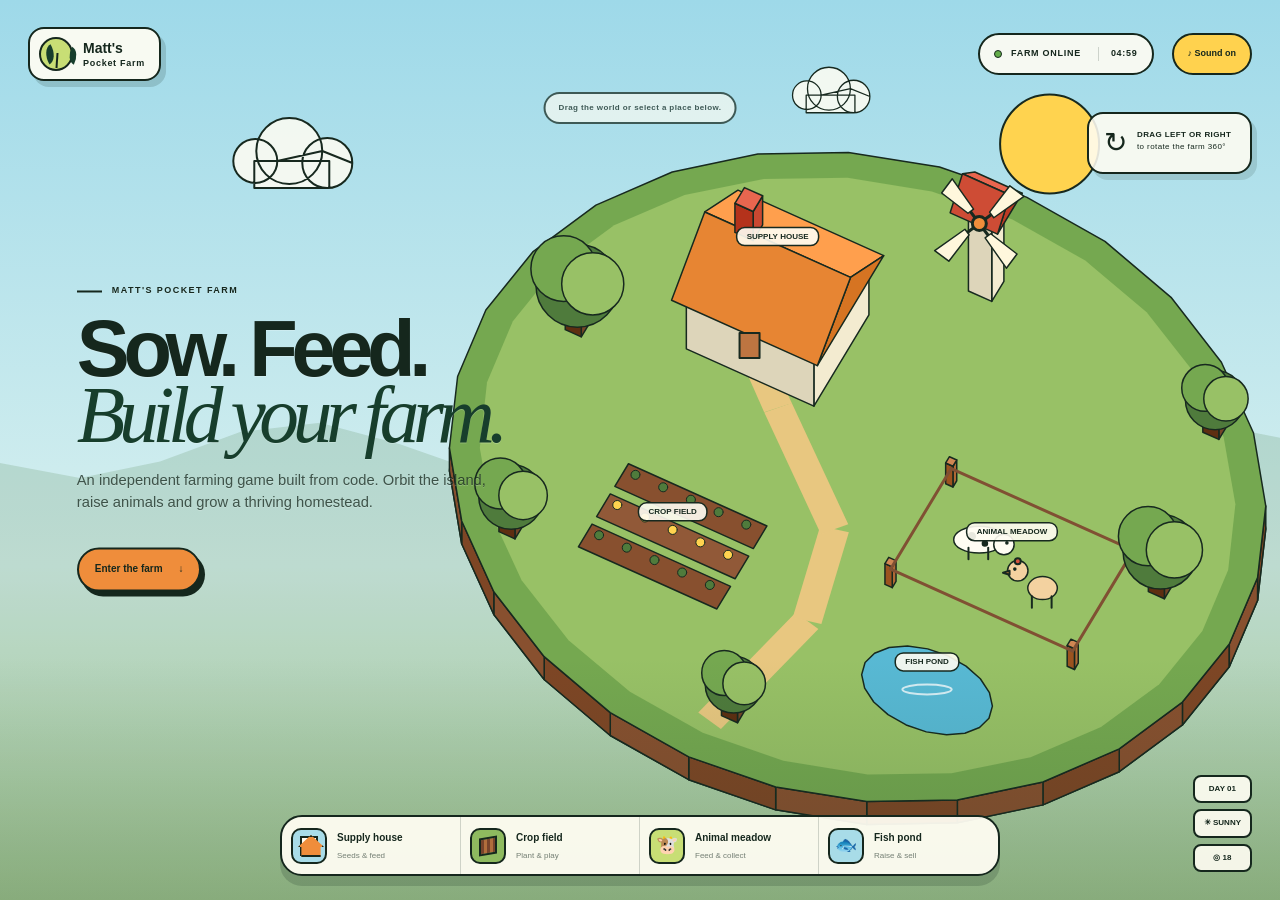
==== commit 1eb5ab34: "Turn pocket farm into standalone economy game" ====
--- a/index.html
+++ b/index.html
@@ -3,13 +3,13 @@
 <head>
   <meta charset="utf-8">
   <meta name="viewport" content="width=device-width,initial-scale=1">
-  <meta name="description" content="Matt's Pocket Farm is an interactive 360-degree personal website where ideas grow into playful web projects.">
-  <title>Matt's Pocket Farm — Interactive 360° World</title>
+  <meta name="description" content="Matt's Pocket Farm is an independent 360-degree farming game with crops, animals and a cosy supply house.">
+  <title>Matt's Pocket Farm — 360° Farming Game</title>
   <link rel="icon" href="favicon-32.png" sizes="32x32" type="image/png">
   <link rel="apple-touch-icon" href="apple-touch-icon.png">
   <link rel="stylesheet" href="css/style.css">
   <meta property="og:title" content="Matt's Pocket Farm">
-  <meta property="og:description" content="Drag to explore a tiny 3D world. Click the farmhouse, barn, field and mailbox.">
+  <meta property="og:description" content="Rotate a tiny 3D world, grow crops, care for animals and build your pocket farm.">
   <meta property="og:type" content="website">
   <meta property="og:url" content="https://matt-061224.github.io/my-portfolio/">
   <meta property="og:image" content="https://matt-061224.github.io/my-portfolio/submission/cover.jpg">
@@ -32,25 +32,24 @@
     </header>
 
     <section class="world-intro" aria-labelledby="world-title">
-      <p class="kicker"><span></span> MATT'S DIGITAL HOMESTEAD</p>
-      <h1 id="world-title">Plant an idea.<br><em>Grow something.</em></h1>
-      <p>A personal world built from code. Drag anywhere to orbit 360°, then click a place to explore.</p>
+      <p class="kicker"><span></span> MATT'S POCKET FARM</p>
+      <h1 id="world-title">Sow. Feed.<br><em>Build your farm.</em></h1>
+      <p>An independent farming game built from code. Orbit the island, raise animals and grow a thriving homestead.</p>
       <button class="world-start" id="world-start" type="button">Enter the farm <span>↓</span></button>
     </section>
 
     <aside class="camera-help" aria-label="Camera controls">
       <span class="orbit-icon" aria-hidden="true">↻</span>
-      <p><b>DRAG</b> to rotate 360°<br><b>SCROLL</b> to zoom</p>
-      <div class="angle-readout"><span id="angle-value">000°</span><small>CAMERA ANGLE</small></div>
+      <p><b>DRAG LEFT OR RIGHT</b><br>to rotate the farm 360°</p>
     </aside>
 
     <div class="hover-label" id="scene-hint" aria-live="polite">Drag the world or select a place below.</div>
 
     <nav class="world-dock" id="world-dock" aria-label="Explore farm places">
-      <button type="button" data-place="house"><span class="dock-icon house-icon" aria-hidden="true"></span><b>Farmhouse</b><small>Meet Matt</small></button>
-      <button type="button" data-place="barn"><span class="dock-icon barn-icon" aria-hidden="true"></span><b>Project barn</b><small>See the harvest</small></button>
+      <button type="button" data-place="house"><span class="dock-icon house-icon" aria-hidden="true"></span><b>Supply house</b><small>Seeds & feed</small></button>
       <button type="button" data-place="field"><span class="dock-icon field-icon" aria-hidden="true"></span><b>Crop field</b><small>Plant & play</small></button>
-      <button type="button" data-place="mailbox"><span class="dock-icon mail-icon" aria-hidden="true"></span><b>Mailbox</b><small>Say hello</small></button>
+      <button type="button" data-place="animals"><span class="dock-icon animal-icon" aria-hidden="true">🐮</span><b>Animal meadow</b><small>Feed & collect</small></button>
+      <button type="button" data-place="pond"><span class="dock-icon pond-icon" aria-hidden="true">🐟</span><b>Fish pond</b><small>Raise & sell</small></button>
     </nav>
 
     <div class="world-resource"><span>DAY <b id="world-day">01</b></span><span>☀ SUNNY</span><span>◎ <b id="world-coins">12</b></span></div>
@@ -65,53 +64,55 @@
 
   <template id="house-panel">
     <article class="panel-article panel-house">
-      <p class="panel-kicker">01 / THE FARMHOUSE</p>
-      <h2>The person<br>behind the pixels.</h2>
-      <p>I'm Matt, a frontend learner who enjoys turning small ideas into interactive places. I built this farm with semantic HTML, responsive CSS, JavaScript and a code-drawn 3D world.</p>
-      <blockquote>“Start small, notice the details, and keep growing.”</blockquote>
-      <div class="skill-row"><span>HTML</span><span>CSS</span><span>JavaScript</span><span>Canvas</span></div>
-      <a class="panel-link" href="about.html">Open the full farmer's journal ↗</a>
-    </article>
-  </template>
-
-  <template id="barn-panel">
-    <article class="panel-article panel-barn">
-      <p class="panel-kicker">02 / THE PROJECT BARN</p>
-      <h2>Fresh from<br>the harvest.</h2>
-      <div class="panel-projects">
-        <a href="project-learning.html"><span>LIVE WEBSITE</span><b>Learning, taking flight.</b><small>HTML · CSS · JavaScript</small><i>↗</i></a>
-        <button type="button" data-open-field><span>INTERACTIVE</span><b>The Pocket Farm</b><small>State · Storage · Feedback</small><i>→</i></button>
-        <a href="https://github.com/Matt-061224" target="_blank" rel="noopener noreferrer"><span>SOURCE CODE</span><b>More in the code shed</b><small>GitHub · Commit history</small><i>↗</i></a>
+      <p class="panel-kicker">01 / MATT'S SUPPLY HOUSE</p>
+      <h2>Stock the farm.</h2>
+      <p>Spend harvest coins on seeds and animal feed. Your supplies stay safely stored in this house.</p>
+      <div class="inventory-strip" id="inventory-strip" aria-label="Farm inventory"></div>
+      <div class="shop-grid" aria-label="Supply shop">
+        <button type="button" data-buy="carrot"><span>🥕</span><b>Carrot seeds ×3</b><small>3 coins</small></button>
+        <button type="button" data-buy="berry"><span>🍓</span><b>Berry seeds ×3</b><small>5 coins</small></button>
+        <button type="button" data-buy="sunflower"><span>🌻</span><b>Flower seeds ×3</b><small>7 coins</small></button>
+        <button type="button" data-buy="feed"><span>🌾</span><b>Animal feed ×3</b><small>4 coins</small></button>
+        <button type="button" data-buy="bait"><span>🪱</span><b>Fish bait ×3</b><small>5 coins</small></button>
       </div>
-      <a class="panel-link" href="work.html">Open the complete project barn ↗</a>
     </article>
   </template>
 
   <template id="field-panel">
     <article class="panel-article panel-field">
-      <p class="panel-kicker">03 / THE CROP FIELD</p>
+      <p class="panel-kicker">02 / THE CROP FIELD</p>
       <h2>Plant. Water.<br>Harvest.</h2>
       <p class="field-instruction" id="field-instruction">Choose a seed, then plant an empty plot.</p>
       <div class="world-seeds" role="group" aria-label="Choose a crop">
-        <button type="button" data-world-seed="carrot" aria-pressed="true">🥕 <span>Carrot · 2</span></button>
-        <button type="button" data-world-seed="berry" aria-pressed="false">🍓 <span>Berry · 3</span></button>
-        <button type="button" data-world-seed="sunflower" aria-pressed="false">🌻 <span>Sunflower · 4</span></button>
+        <button type="button" data-world-seed="carrot" aria-pressed="true">🥕 <span>Carrot · <b data-stock="carrot">0</b></span></button>
+        <button type="button" data-world-seed="berry" aria-pressed="false">🍓 <span>Berry · <b data-stock="berry">0</b></span></button>
+        <button type="button" data-world-seed="sunflower" aria-pressed="false">🌻 <span>Flower · <b data-stock="sunflower">0</b></span></button>
       </div>
       <div class="world-plots" id="world-plots" aria-label="Four interactive crop plots"></div>
-      <a class="panel-link" href="lab.html">Open the full six-plot farm game ↗</a>
     </article>
   </template>
 
-  <template id="mailbox-panel">
-    <article class="panel-article panel-mail">
-      <p class="panel-kicker">04 / THE MAILBOX</p>
-      <h2>Send a note<br>over the fence.</h2>
-      <p>Thanks for walking through my farm. You can inspect the code or visit the learning website that started this journey.</p>
-      <div class="mail-links">
-        <a href="https://github.com/Matt-061224" target="_blank" rel="noopener noreferrer"><span>GitHub</span><b>Visit the code shed ↗</b></a>
-        <a href="https://matt-061224.github.io/my-site/" target="_blank" rel="noopener noreferrer"><span>Learning site</span><b>See my first harvest ↗</b></a>
-      </div>
-      <a class="panel-link" href="contact.html">Open the farm mailbox ↗</a>
+  <template id="animals-panel">
+    <article class="panel-article panel-animals">
+      <p class="panel-kicker">03 / THE ANIMAL MEADOW</p>
+      <h2>Care for the herd.</h2>
+      <p class="field-instruction" id="animal-instruction">Feed an animal, wait for its happy meter, then collect produce.</p>
+      <div class="inventory-strip compact" id="animal-inventory"></div>
+      <div class="animal-cards" id="animal-cards" aria-label="Farm animals"></div>
+      <div class="animal-guide"><span>🌾 Feed</span><i>→</i><span>💛 Raise</span><i>→</i><span>💰 Sell</span></div>
+      <div class="game-credit">Designed and built by <b>Matt</b> · progress saves on this device</div>
+    </article>
+  </template>
+
+  <template id="pond-panel">
+    <article class="panel-article panel-pond">
+      <p class="panel-kicker">04 / THE FISH POND</p>
+      <h2>Stock the pond.</h2>
+      <p class="field-instruction" id="pond-instruction">Use bait to raise fish, then sell the fish meat at market.</p>
+      <div class="inventory-strip compact" id="pond-inventory"></div>
+      <button type="button" class="pond-game" id="pond-game"><span class="pond-fish">🐟</span><b>Empty pond</b><small>Click to add bait</small><i class="pond-water"></i></button>
+      <div class="animal-guide"><span>🪱 Bait</span><i>→</i><span>🐟 Grow</span><i>→</i><span>🍣 Fish meat</span><i>→</i><span>💰 12</span></div>
+      <div class="game-credit">Matt's independent pocket-farm economy</div>
     </article>
   </template>
 </body>
--- a/css/style.css
+++ b/css/style.css
@@ -367,6 +367,7 @@
 .panel-article { clear: both; padding: 12px 35px 40px; }.panel-kicker { margin-bottom: 16px; color: var(--orange); font-size: 8px; font-weight: 900; letter-spacing: .15em; }.panel-article h2 { margin-bottom: 20px; font-size: clamp(40px,4.3vw,60px); line-height:.92; letter-spacing:-.06em }.panel-article > p:not(.panel-kicker):not(.field-instruction) { color:rgba(21,39,29,.7); font-size:13px }.panel-article blockquote{margin:28px 0;padding:18px 0 0 20px;border-top:2px solid var(--ink);border-left:7px solid var(--orange);font:italic 20px/1.3 Georgia,serif}.skill-row{display:flex;flex-wrap:wrap;gap:6px;margin:24px 0}.skill-row span{padding:6px 9px;border:1px solid var(--ink);border-radius:999px;font-size:8px;font-weight:900}.panel-link{display:inline-block;margin-top:24px;padding-bottom:4px;border-bottom:2px solid var(--ink);font-size:10px;font-weight:900}.panel-link:hover{color:var(--orange)}
 .panel-projects{display:grid;gap:9px}.panel-projects a,.panel-projects button{position:relative;padding:15px 40px 15px 15px;display:grid;gap:3px;border:2px solid var(--ink);border-radius:13px;background:var(--cream);text-align:left;cursor:pointer}.panel-projects a:hover,.panel-projects button:hover{background:var(--lime)}.panel-projects span{color:var(--orange);font-size:7px;font-weight:900;letter-spacing:.12em}.panel-projects b{font-size:14px}.panel-projects small{color:rgba(21,39,29,.6);font-size:8px}.panel-projects i{position:absolute;right:14px;top:35%;font-style:normal;font-size:20px}
 .field-instruction{padding:10px 12px;border:2px solid var(--ink);border-radius:10px;background:var(--sun);font-size:10px;font-weight:800}.world-seeds{display:grid;grid-template-columns:repeat(3,1fr);gap:7px;margin:14px 0}.world-seeds button{padding:9px 4px;display:grid;justify-items:center;gap:4px;border:2px solid var(--ink);border-radius:10px;background:var(--cream);font-size:22px;cursor:pointer}.world-seeds button[aria-pressed="true"]{background:var(--lime);box-shadow:3px 4px 0 var(--ink)}.world-seeds span{font-size:7px;font-weight:900}.world-plots{display:grid;grid-template-columns:1fr 1fr;gap:10px}.world-plot{min-height:100px;padding:10px;border:2px solid var(--ink);border-radius:12px;background:repeating-linear-gradient(90deg,#925535 0 12px,#ad693f 12px 24px);box-shadow:0 7px 0 #663c29;cursor:pointer;color:white;text-shadow:1px 1px var(--ink);font-size:24px}.world-plot small{display:block;font-size:8px;font-weight:900;letter-spacing:.08em}.world-plot[data-state="ready"]{outline:5px solid var(--sun);animation:pulse 1.2s infinite}.mail-links{display:grid;margin-top:25px}.mail-links a{padding:17px 0;display:flex;justify-content:space-between;gap:15px;border-top:2px solid var(--ink)}.mail-links span{font-size:10px}.mail-links b{font-size:10px}
+.inventory-strip{display:flex;flex-wrap:wrap;gap:7px;margin:15px 0;padding:10px;border:2px solid var(--ink);border-radius:12px;background:var(--cream)}.inventory-strip span{min-width:54px;padding:6px 8px;border-radius:8px;background:white;font-size:11px}.inventory-strip.compact{margin:10px 0}.shop-grid{display:grid;grid-template-columns:1fr 1fr;gap:9px}.shop-grid button{display:grid;grid-template-columns:42px 1fr;grid-template-rows:auto auto;align-items:center;text-align:left;padding:10px;border:2px solid var(--ink);border-radius:12px;background:var(--lime);box-shadow:3px 4px 0 var(--ink);cursor:pointer}.shop-grid button:active{transform:translate(2px,3px);box-shadow:1px 1px 0 var(--ink)}.shop-grid button>span{grid-row:1/3;font-size:25px}.shop-grid b{font-size:9px}.shop-grid small{font-size:8px}.animal-cards{display:grid;gap:9px}.animal-card{position:relative;display:grid;grid-template-columns:48px 1fr auto;align-items:center;gap:9px;padding:10px 10px 18px;border:2px solid var(--ink);border-radius:13px;background:var(--cream);cursor:pointer;text-align:left;overflow:hidden}.animal-card[data-state="happy"]{background:#fff0a8}.animal-card[data-state="ready"]{background:var(--lime);box-shadow:3px 4px 0 var(--ink)}.animal-face{font-size:31px}.animal-card b,.animal-card small{display:block}.animal-card b{font-size:12px}.animal-card small{font-size:8px}.animal-card i{font-style:normal;font-size:8px;font-weight:900}.care-meter{position:absolute;left:9px;right:9px;bottom:7px;height:5px;border:1px solid var(--ink);border-radius:10px;background:white;overflow:hidden}.care-meter u{display:block;height:100%;background:var(--orange);transition:width .25s ease}.animal-guide{display:flex;align-items:center;justify-content:center;flex-wrap:wrap;gap:7px;margin:14px 0 7px;font-size:8px;font-weight:900}.game-credit{padding-top:10px;border-top:1px solid rgba(23,41,31,.25);font-size:8px;text-align:center}.animal-icon,.pond-icon{display:grid;place-items:center;background:var(--lime);font-size:18px}.pond-icon{background:var(--sky)}.pond-game{position:relative;width:100%;min-height:190px;display:grid;place-items:center;gap:2px;overflow:hidden;border:2px solid var(--ink);border-radius:18px;background:linear-gradient(#75cce0,#3a9fbd);cursor:pointer;color:var(--ink)}.pond-game .pond-fish{z-index:2;font-size:48px}.pond-game b,.pond-game small{z-index:2}.pond-game b{font-size:14px}.pond-game small{font-size:8px}.pond-water{position:absolute;left:-10%;right:-10%;bottom:-28px;height:70px;border-radius:50%;background:rgba(255,255,255,.25);box-shadow:0 -18px 0 rgba(255,255,255,.16)}.pond-game[data-state="ready"]{outline:5px solid var(--sun);animation:pulse 1.2s infinite}
 .world-toast { position:absolute; z-index:30; left:50%; bottom:118px; max-width:340px; padding:10px 15px; border:2px solid var(--ink); border-radius:999px; background:var(--sun); font-size:9px; font-weight:900; transform:translate(-50%,20px); opacity:0; pointer-events:none; transition:.25s ease }.world-toast.is-visible{opacity:1;transform:translate(-50%,0)}
 
 @media (max-width: 900px) {
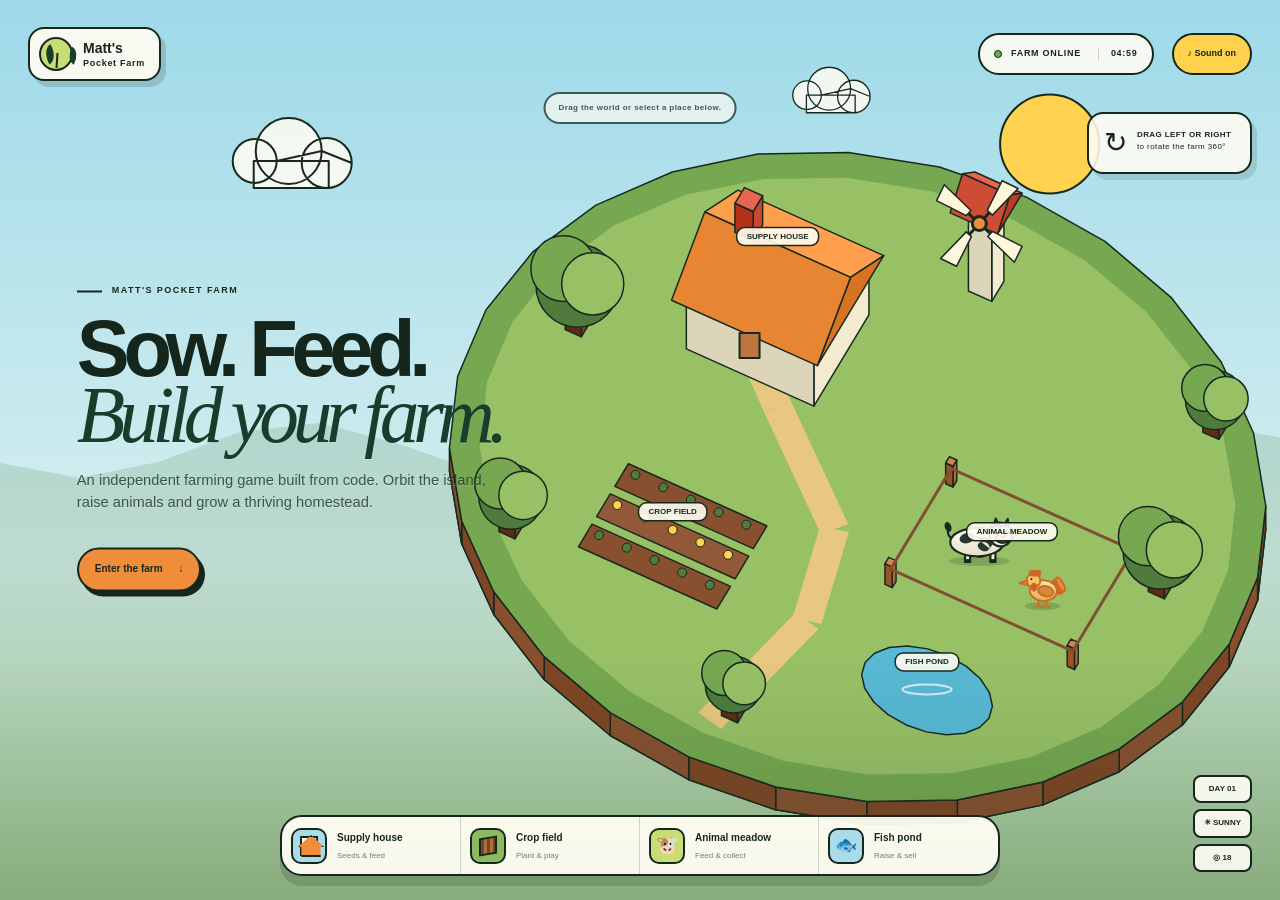
==== commit 242f836d: "Add real-time crop growth and refine farm animals" ====
--- a/index.html
+++ b/index.html
@@ -82,11 +82,11 @@
     <article class="panel-article panel-field">
       <p class="panel-kicker">02 / THE CROP FIELD</p>
       <h2>Plant. Water.<br>Harvest.</h2>
-      <p class="field-instruction" id="field-instruction">Choose a seed, then plant an empty plot.</p>
+      <p class="field-instruction" id="field-instruction">Plant a seed and watch it mature with real time. Growth continues while the page is closed.</p>
       <div class="world-seeds" role="group" aria-label="Choose a crop">
-        <button type="button" data-world-seed="carrot" aria-pressed="true">🥕 <span>Carrot · <b data-stock="carrot">0</b></span></button>
-        <button type="button" data-world-seed="berry" aria-pressed="false">🍓 <span>Berry · <b data-stock="berry">0</b></span></button>
-        <button type="button" data-world-seed="sunflower" aria-pressed="false">🌻 <span>Flower · <b data-stock="sunflower">0</b></span></button>
+        <button type="button" data-world-seed="carrot" aria-pressed="true">🥕 <span>Carrot · <b data-stock="carrot">0</b></span><small>45 sec</small></button>
+        <button type="button" data-world-seed="berry" aria-pressed="false">🍓 <span>Berry · <b data-stock="berry">0</b></span><small>1m 30s</small></button>
+        <button type="button" data-world-seed="sunflower" aria-pressed="false">🌻 <span>Flower · <b data-stock="sunflower">0</b></span><small>2m 30s</small></button>
       </div>
       <div class="world-plots" id="world-plots" aria-label="Four interactive crop plots"></div>
     </article>
--- a/css/style.css
+++ b/css/style.css
@@ -366,7 +366,7 @@
 .panel-close { position: sticky; z-index: 4; float: right; top: 14px; right: 14px; width: 38px; height: 38px; margin: 14px; border: 2px solid var(--ink); border-radius: 50%; background: var(--paper); font-size: 24px; line-height: 1; cursor: pointer; }
 .panel-article { clear: both; padding: 12px 35px 40px; }.panel-kicker { margin-bottom: 16px; color: var(--orange); font-size: 8px; font-weight: 900; letter-spacing: .15em; }.panel-article h2 { margin-bottom: 20px; font-size: clamp(40px,4.3vw,60px); line-height:.92; letter-spacing:-.06em }.panel-article > p:not(.panel-kicker):not(.field-instruction) { color:rgba(21,39,29,.7); font-size:13px }.panel-article blockquote{margin:28px 0;padding:18px 0 0 20px;border-top:2px solid var(--ink);border-left:7px solid var(--orange);font:italic 20px/1.3 Georgia,serif}.skill-row{display:flex;flex-wrap:wrap;gap:6px;margin:24px 0}.skill-row span{padding:6px 9px;border:1px solid var(--ink);border-radius:999px;font-size:8px;font-weight:900}.panel-link{display:inline-block;margin-top:24px;padding-bottom:4px;border-bottom:2px solid var(--ink);font-size:10px;font-weight:900}.panel-link:hover{color:var(--orange)}
 .panel-projects{display:grid;gap:9px}.panel-projects a,.panel-projects button{position:relative;padding:15px 40px 15px 15px;display:grid;gap:3px;border:2px solid var(--ink);border-radius:13px;background:var(--cream);text-align:left;cursor:pointer}.panel-projects a:hover,.panel-projects button:hover{background:var(--lime)}.panel-projects span{color:var(--orange);font-size:7px;font-weight:900;letter-spacing:.12em}.panel-projects b{font-size:14px}.panel-projects small{color:rgba(21,39,29,.6);font-size:8px}.panel-projects i{position:absolute;right:14px;top:35%;font-style:normal;font-size:20px}
-.field-instruction{padding:10px 12px;border:2px solid var(--ink);border-radius:10px;background:var(--sun);font-size:10px;font-weight:800}.world-seeds{display:grid;grid-template-columns:repeat(3,1fr);gap:7px;margin:14px 0}.world-seeds button{padding:9px 4px;display:grid;justify-items:center;gap:4px;border:2px solid var(--ink);border-radius:10px;background:var(--cream);font-size:22px;cursor:pointer}.world-seeds button[aria-pressed="true"]{background:var(--lime);box-shadow:3px 4px 0 var(--ink)}.world-seeds span{font-size:7px;font-weight:900}.world-plots{display:grid;grid-template-columns:1fr 1fr;gap:10px}.world-plot{min-height:100px;padding:10px;border:2px solid var(--ink);border-radius:12px;background:repeating-linear-gradient(90deg,#925535 0 12px,#ad693f 12px 24px);box-shadow:0 7px 0 #663c29;cursor:pointer;color:white;text-shadow:1px 1px var(--ink);font-size:24px}.world-plot small{display:block;font-size:8px;font-weight:900;letter-spacing:.08em}.world-plot[data-state="ready"]{outline:5px solid var(--sun);animation:pulse 1.2s infinite}.mail-links{display:grid;margin-top:25px}.mail-links a{padding:17px 0;display:flex;justify-content:space-between;gap:15px;border-top:2px solid var(--ink)}.mail-links span{font-size:10px}.mail-links b{font-size:10px}
+.field-instruction{padding:10px 12px;border:2px solid var(--ink);border-radius:10px;background:var(--sun);font-size:10px;font-weight:800}.world-seeds{display:grid;grid-template-columns:repeat(3,1fr);gap:7px;margin:14px 0}.world-seeds button{padding:9px 4px;display:grid;justify-items:center;gap:3px;border:2px solid var(--ink);border-radius:10px;background:var(--cream);font-size:22px;cursor:pointer}.world-seeds button[aria-pressed="true"]{background:var(--lime);box-shadow:3px 4px 0 var(--ink)}.world-seeds span{font-size:7px;font-weight:900}.world-seeds small{font-size:6px;font-weight:800;color:rgba(21,39,29,.62)}.world-plots{display:grid;grid-template-columns:1fr 1fr;gap:10px}.world-plot{position:relative;min-height:112px;padding:10px 10px 19px;border:2px solid var(--ink);border-radius:12px;background:repeating-linear-gradient(90deg,#925535 0 12px,#ad693f 12px 24px);box-shadow:0 7px 0 #663c29;cursor:pointer;color:white;text-shadow:1px 1px var(--ink);font-size:24px}.world-plot small{display:block;font-size:8px;font-weight:900;letter-spacing:.08em}.plot-crop{display:block}.plot-time{display:block;margin-top:5px;font-size:9px;font-weight:900}.plot-progress{position:absolute;left:9px;right:9px;bottom:8px;height:7px;overflow:hidden;border:1px solid var(--ink);border-radius:999px;background:rgba(255,253,243,.72);box-shadow:none;text-shadow:none}.plot-progress i{display:block;height:100%;background:var(--lime);transition:width .7s linear}.world-plot[data-state="ready"]{outline:5px solid var(--sun);animation:pulse 1.2s infinite}.mail-links{display:grid;margin-top:25px}.mail-links a{padding:17px 0;display:flex;justify-content:space-between;gap:15px;border-top:2px solid var(--ink)}.mail-links span{font-size:10px}.mail-links b{font-size:10px}
 .inventory-strip{display:flex;flex-wrap:wrap;gap:7px;margin:15px 0;padding:10px;border:2px solid var(--ink);border-radius:12px;background:var(--cream)}.inventory-strip span{min-width:54px;padding:6px 8px;border-radius:8px;background:white;font-size:11px}.inventory-strip.compact{margin:10px 0}.shop-grid{display:grid;grid-template-columns:1fr 1fr;gap:9px}.shop-grid button{display:grid;grid-template-columns:42px 1fr;grid-template-rows:auto auto;align-items:center;text-align:left;padding:10px;border:2px solid var(--ink);border-radius:12px;background:var(--lime);box-shadow:3px 4px 0 var(--ink);cursor:pointer}.shop-grid button:active{transform:translate(2px,3px);box-shadow:1px 1px 0 var(--ink)}.shop-grid button>span{grid-row:1/3;font-size:25px}.shop-grid b{font-size:9px}.shop-grid small{font-size:8px}.animal-cards{display:grid;gap:9px}.animal-card{position:relative;display:grid;grid-template-columns:48px 1fr auto;align-items:center;gap:9px;padding:10px 10px 18px;border:2px solid var(--ink);border-radius:13px;background:var(--cream);cursor:pointer;text-align:left;overflow:hidden}.animal-card[data-state="happy"]{background:#fff0a8}.animal-card[data-state="ready"]{background:var(--lime);box-shadow:3px 4px 0 var(--ink)}.animal-face{font-size:31px}.animal-card b,.animal-card small{display:block}.animal-card b{font-size:12px}.animal-card small{font-size:8px}.animal-card i{font-style:normal;font-size:8px;font-weight:900}.care-meter{position:absolute;left:9px;right:9px;bottom:7px;height:5px;border:1px solid var(--ink);border-radius:10px;background:white;overflow:hidden}.care-meter u{display:block;height:100%;background:var(--orange);transition:width .25s ease}.animal-guide{display:flex;align-items:center;justify-content:center;flex-wrap:wrap;gap:7px;margin:14px 0 7px;font-size:8px;font-weight:900}.game-credit{padding-top:10px;border-top:1px solid rgba(23,41,31,.25);font-size:8px;text-align:center}.animal-icon,.pond-icon{display:grid;place-items:center;background:var(--lime);font-size:18px}.pond-icon{background:var(--sky)}.pond-game{position:relative;width:100%;min-height:190px;display:grid;place-items:center;gap:2px;overflow:hidden;border:2px solid var(--ink);border-radius:18px;background:linear-gradient(#75cce0,#3a9fbd);cursor:pointer;color:var(--ink)}.pond-game .pond-fish{z-index:2;font-size:48px}.pond-game b,.pond-game small{z-index:2}.pond-game b{font-size:14px}.pond-game small{font-size:8px}.pond-water{position:absolute;left:-10%;right:-10%;bottom:-28px;height:70px;border-radius:50%;background:rgba(255,255,255,.25);box-shadow:0 -18px 0 rgba(255,255,255,.16)}.pond-game[data-state="ready"]{outline:5px solid var(--sun);animation:pulse 1.2s infinite}
 .world-toast { position:absolute; z-index:30; left:50%; bottom:118px; max-width:340px; padding:10px 15px; border:2px solid var(--ink); border-radius:999px; background:var(--sun); font-size:9px; font-weight:900; transform:translate(-50%,20px); opacity:0; pointer-events:none; transition:.25s ease }.world-toast.is-visible{opacity:1;transform:translate(-50%,0)}
 
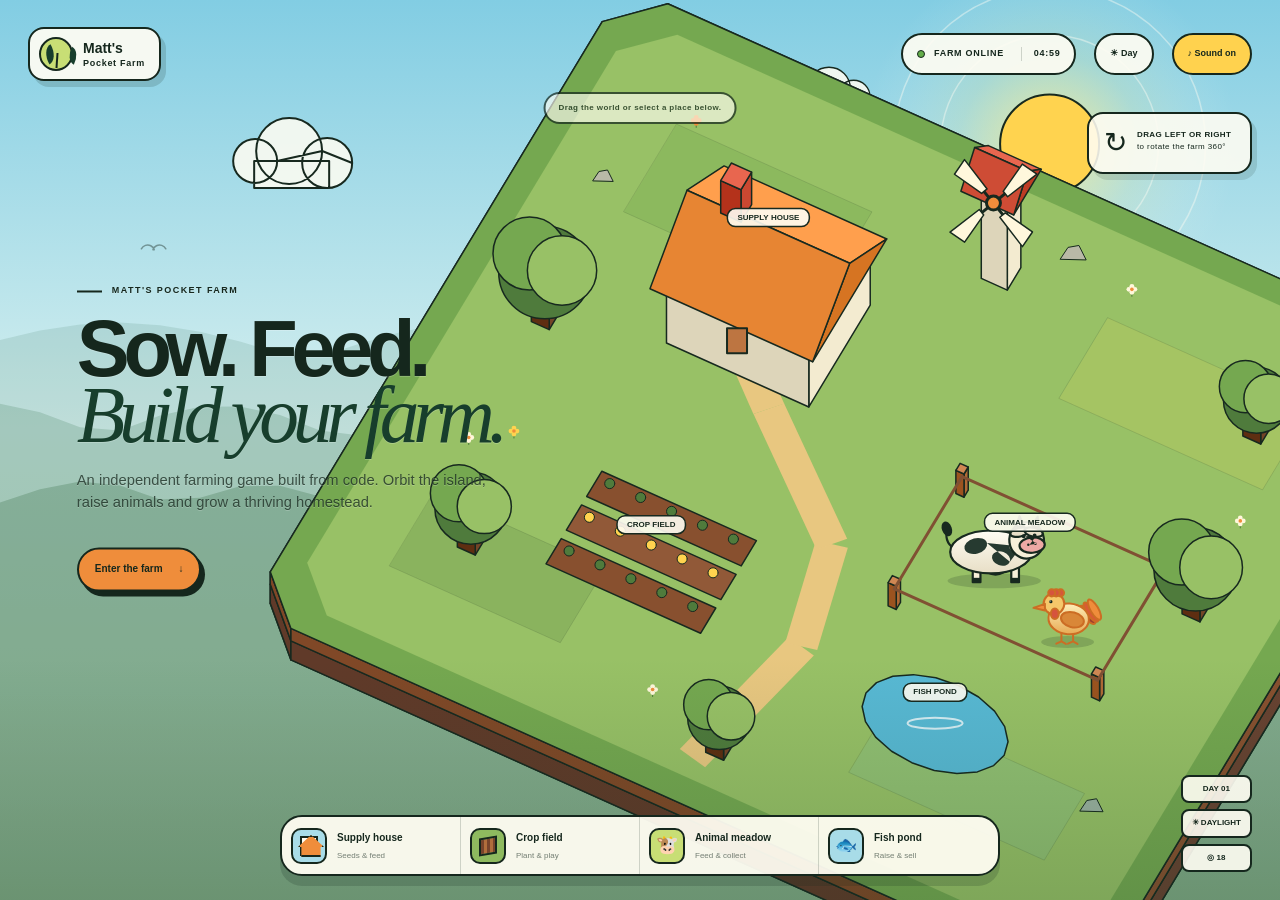
==== commit 52edb608: "Add persistent day and night mode" ====
--- a/index.html
+++ b/index.html
@@ -28,6 +28,7 @@
         <span><b>Matt's</b><small>Pocket Farm</small></span>
       </a>
       <div class="world-status"><i></i><span>FARM ONLINE</span><b id="world-time">08:24</b></div>
+      <button class="time-toggle" id="time-toggle" type="button" aria-pressed="false" aria-label="Switch to night mode"><span>☀</span> Day</button>
       <button class="sound-toggle" id="sound-toggle" type="button" aria-pressed="true"><span>♪</span> Sound on</button>
     </header>
 
@@ -52,7 +53,7 @@
       <button type="button" data-place="pond"><span class="dock-icon pond-icon" aria-hidden="true">🐟</span><b>Fish pond</b><small>Raise & sell</small></button>
     </nav>
 
-    <div class="world-resource"><span>DAY <b id="world-day">01</b></span><span>☀ SUNNY</span><span>◎ <b id="world-coins">12</b></span></div>
+    <div class="world-resource"><span>DAY <b id="world-day">01</b></span><span id="world-weather">☀ DAYLIGHT</span><span>◎ <b id="world-coins">12</b></span></div>
 
     <section class="place-panel" id="place-panel" aria-live="polite" aria-hidden="true">
       <button class="panel-close" id="panel-close" type="button" aria-label="Close panel">×</button>
--- a/css/style.css
+++ b/css/style.css
@@ -332,8 +332,12 @@
 .world-status { margin-left: auto; height: 42px; padding: 0 14px; display: flex; align-items: center; gap: 9px; border: 2px solid var(--ink); border-radius: 999px; background: rgba(255,253,243,.9); font-size: 9px; font-weight: 900; letter-spacing: .08em; }
 .world-status i { width: 8px; height: 8px; border: 1px solid var(--ink); border-radius: 50%; background: #63ad4a; animation: pulse 2s infinite; }
 .world-status b { margin-left: 8px; padding-left: 12px; border-left: 1px solid var(--line); font-variant-numeric: tabular-nums; }
-.sound-toggle { height: 42px; padding: 0 14px; border: 2px solid var(--ink); border-radius: 999px; background: var(--sun); font-size: 9px; font-weight: 900; cursor: pointer; }
+.sound-toggle,.time-toggle { height: 42px; padding: 0 14px; border: 2px solid var(--ink); border-radius: 999px; background: var(--sun); font-size: 9px; font-weight: 900; cursor: pointer; }
 .sound-toggle[aria-pressed="false"] { background: rgba(255,253,243,.9); color: rgba(21,39,29,.55); }
+.time-toggle { background: rgba(255,253,243,.9); }
+.time-toggle[aria-pressed="true"] { background: #17233b; color: #fff7dc; border-color: #fff7dc; box-shadow: 0 0 0 2px rgba(23,41,31,.6),0 0 22px rgba(255,211,79,.2); }
+html[data-world-time="night"] .world-brand,html[data-world-time="night"] .world-status { box-shadow: 5px 6px 0 rgba(0,0,0,.25); }
+@media (min-width:681px){html[data-world-time="night"] .world-intro{color:#fffdf3;text-shadow:0 2px 12px rgba(2,9,20,.65)}html[data-world-time="night"] .world-intro h1 em{color:#d8f2b0}html[data-world-time="night"] .world-intro>p:not(.kicker){color:rgba(255,253,243,.82)}}
 
 .world-intro { position: absolute; z-index: 8; left: clamp(24px, 6vw, 92px); top: 50%; width: min(465px, 34vw); transform: translateY(-54%); pointer-events: none; text-shadow: 0 1px rgba(255,255,255,.2); transition: opacity .5s ease, transform .5s ease; }
 .world-intro.is-dismissed { opacity: 0; transform: translate(-35px,-54%); }
@@ -378,7 +382,7 @@
 }
 @media (max-width: 680px) {
   .world { min-height: 620px; }
-  .world-header { left:12px;right:12px;top:12px;height:50px }.world-status{display:none}.sound-toggle{margin-left:auto;width:42px;padding:0;font-size:0}.sound-toggle span{font-size:15px}.world-brand{padding:6px 10px 6px 7px}.world-brand .brand-mark{width:30px;height:30px}.world-intro{left:18px;top:112px;width:calc(100% - 36px);transform:none;text-shadow:0 1px white}.world-intro.is-dismissed{transform:translateY(-20px)}.world-intro h1{font-size:clamp(48px,15vw,68px);max-width:460px}.world-intro>p:not(.kicker){max-width:330px}.camera-help{right:12px;top:76px;width:115px;padding:9px}.camera-help p,.angle-readout small{display:none}.angle-readout{margin:0;padding:0;border:0;justify-content:center}.orbit-icon{font-size:23px}.angle-readout span{font-size:15px}.hover-label{top:auto;bottom:154px;max-width:76%;text-align:center}.world-dock{left:10px;right:10px;bottom:10px;width:auto;grid-template-columns:repeat(4,1fr);border-radius:16px}.world-dock button{padding:8px 3px;display:grid;justify-items:center;text-align:center;border-right:1px solid var(--line)}.dock-icon{grid-row:auto;width:31px;height:31px}.world-dock small{display:none}.world-dock b{font-size:7px;white-space:normal}.world-resource{display:none}.place-panel{top:74px;left:10px;right:10px;bottom:91px;width:auto;border-radius:20px}.panel-article{padding:8px 22px 30px}.world-toast{bottom:101px;width:max-content;max-width:88%;text-align:center}
+  .world-header { left:12px;right:12px;top:12px;height:50px;gap:7px }.world-status{display:none}.time-toggle{margin-left:auto}.sound-toggle,.time-toggle{width:42px;padding:0;font-size:0}.sound-toggle span,.time-toggle span{font-size:15px}.world-brand{padding:6px 10px 6px 7px}.world-brand .brand-mark{width:30px;height:30px}.world-intro{left:18px;top:112px;width:calc(100% - 36px);transform:none;text-shadow:0 1px white}.world-intro.is-dismissed{transform:translateY(-20px)}.world-intro h1{font-size:clamp(48px,15vw,68px);max-width:460px}.world-intro>p:not(.kicker){max-width:330px}.camera-help{right:12px;top:76px;width:115px;padding:9px}.camera-help p,.angle-readout small{display:none}.angle-readout{margin:0;padding:0;border:0;justify-content:center}.orbit-icon{font-size:23px}.angle-readout span{font-size:15px}.hover-label{top:auto;bottom:154px;max-width:76%;text-align:center}.world-dock{left:10px;right:10px;bottom:10px;width:auto;grid-template-columns:repeat(4,1fr);border-radius:16px}.world-dock button{padding:8px 3px;display:grid;justify-items:center;text-align:center;border-right:1px solid var(--line)}.dock-icon{grid-row:auto;width:31px;height:31px}.world-dock small{display:none}.world-dock b{font-size:7px;white-space:normal}.world-resource{display:none}.place-panel{top:74px;left:10px;right:10px;bottom:91px;width:auto;border-radius:20px}.panel-article{padding:8px 22px 30px}.world-toast{bottom:101px;width:max-content;max-width:88%;text-align:center}
 }
 @media (max-height: 720px) and (min-width: 681px) {
   .world-intro h1{font-size:64px}.world-intro>p:not(.kicker){font-size:12px}.world-start{margin-top:7px}.world-dock{bottom:12px}.world-resource{bottom:15px}.place-panel{top:82px;bottom:14px}
